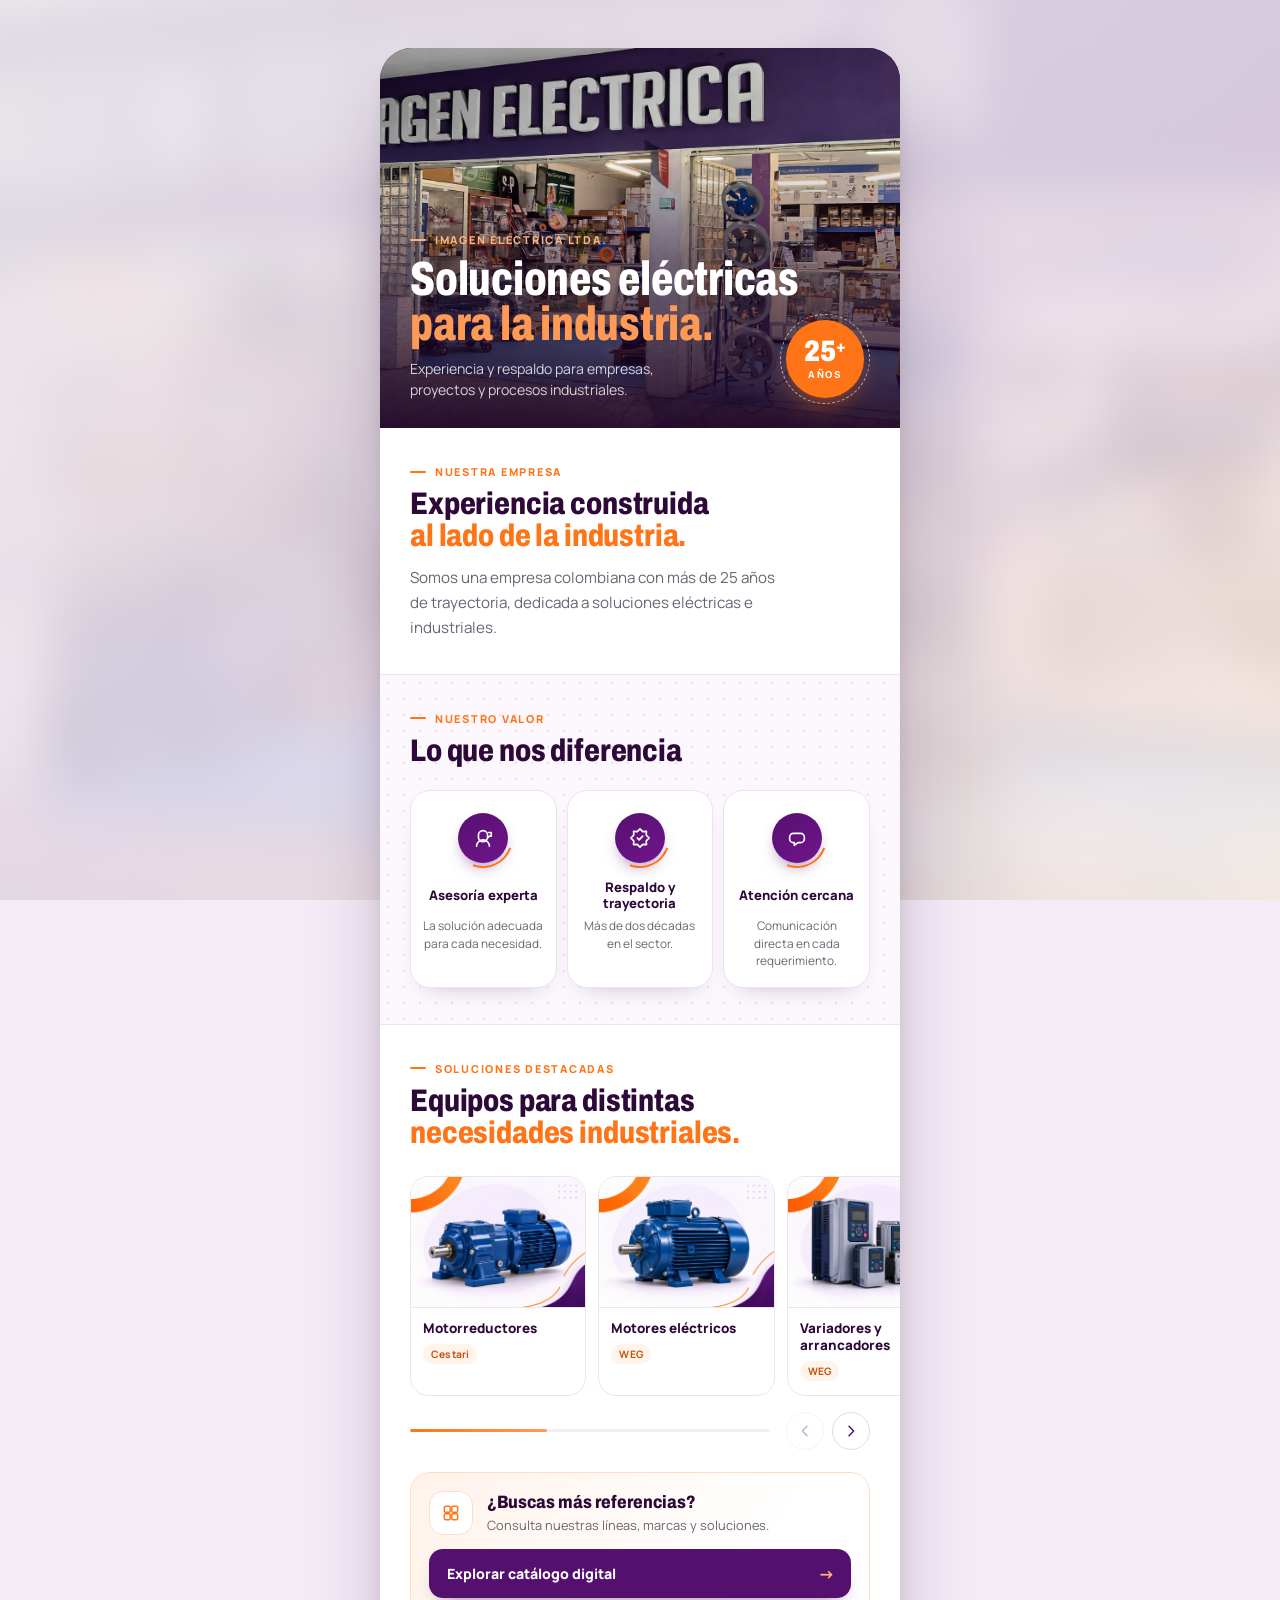
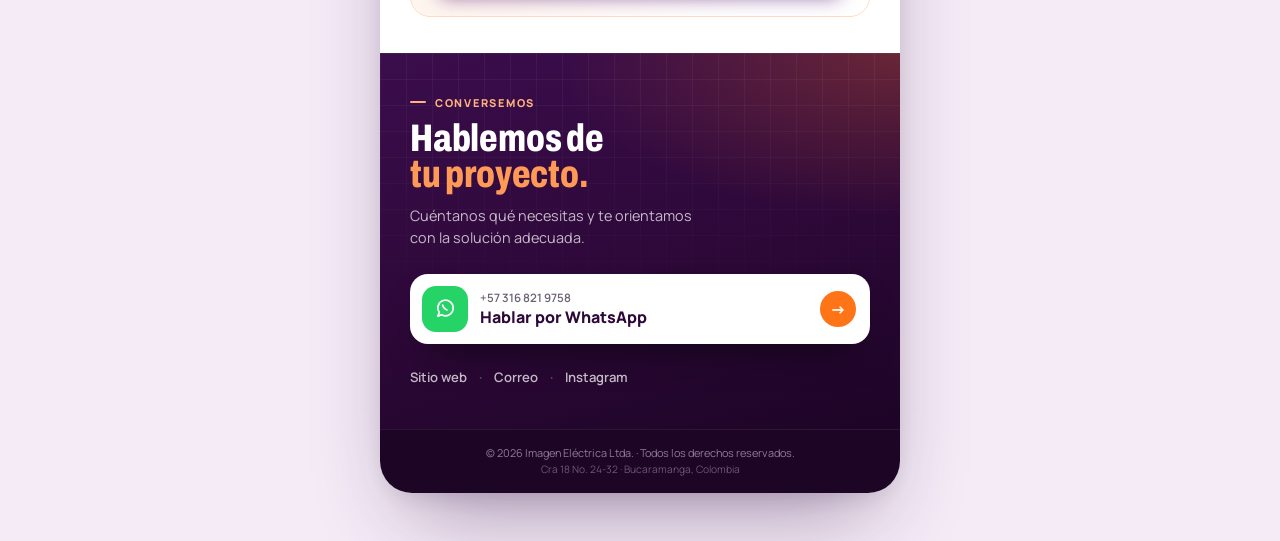
==== index.html @ ce052ca1 "Primera version tarjeta digital" ====
<!DOCTYPE html>
<html lang="es">

<head>
    <meta charset="UTF-8">
    <meta name="viewport" content="width=device-width, initial-scale=1, viewport-fit=cover">

    <title>Imagen Eléctrica | Tarjeta digital</title>

    <meta name="description" content="Imagen Eléctrica Ltda. Soluciones eléctricas e industriales con más de 25 años de experiencia en Bucaramanga.">
    <meta name="theme-color" content="#2d0838">

    <!-- Vista previa al compartir el enlace (WhatsApp, redes).
         Cuando tengas el dominio, cambia og:image por la URL COMPLETA de la imagen. -->
    <meta property="og:type" content="website">
    <meta property="og:title" content="Imagen Eléctrica | Soluciones eléctricas para la industria">
    <meta property="og:description" content="Más de 25 años de experiencia en soluciones eléctricas e industriales. Bucaramanga, Colombia.">
    <meta property="og:image" content="images/empresa/ALMACEN.png">

    <link rel="preconnect" href="https://fonts.googleapis.com">
    <link rel="preconnect" href="https://fonts.gstatic.com" crossorigin>
    <link rel="stylesheet" href="https://fonts.googleapis.com/css2?family=Archivo:wdth,wght@62..125,600..900&family=Manrope:wght@400;500;600;700;800&display=swap">

    <link rel="stylesheet" href="css/styles.css">

    <!-- Activa las animaciones solo si JavaScript funciona (si falla, todo queda visible) -->
    <script>document.documentElement.classList.add('js');</script>
</head>

<body>

    <div class="page-bg" aria-hidden="true"></div>

    <main class="card">

        <!-- =========================================
             PORTADA
        ========================================== -->
        <header class="hero">

            <img
                class="hero__img"
                src="images/empresa/ALMACEN.png"
                alt="Fachada del almacén Imagen Eléctrica en Bucaramanga"
                width="1200"
                height="800"
                fetchpriority="high"
            >

            <div class="hero__shade" aria-hidden="true"></div>

            <div class="hero__bottom">

                <div class="hero__content">
                    <p class="eyebrow eyebrow--light">Imagen Eléctrica Ltda.</p>

                    <h1 class="hero__title">
                        Soluciones eléctricas
                        <span>para la industria.</span>
                    </h1>

                    <p class="hero__lead">
                        Experiencia y respaldo para empresas, proyectos y procesos industriales.
                    </p>
                </div>

                <div class="hero__seal" aria-label="Más de 25 años de trayectoria">
                    <strong class="hero__seal-num">25<small>+</small></strong>
                    <span class="hero__seal-label">años</span>
                </div>

            </div>

        </header>


        <!-- =========================================
             NUESTRA EMPRESA
        ========================================== -->
        <section class="block about reveal" aria-labelledby="about-title">

            <p class="eyebrow">Nuestra empresa</p>

            <h2 id="about-title" class="title">
                Experiencia construida
                <span>al lado de la industria.</span>
            </h2>

            <p class="text">
                Somos una empresa colombiana con más de 25 años de trayectoria,
                dedicada a soluciones eléctricas e industriales.
            </p>

        </section>


        <!-- =========================================
             NUESTRO VALOR
        ========================================== -->
        <section class="block values reveal" aria-labelledby="values-title">

            <p class="eyebrow">Nuestro valor</p>

            <h2 id="values-title" class="title">Lo que nos diferencia</h2>

            <div class="values__grid">

                <article class="value reveal-item" style="--d: 0s">
                    <div class="value__icon" aria-hidden="true">
                        <svg viewBox="0 0 24 24">
                            <path d="M7 9a5 5 0 0 1 10 0v2a5 5 0 0 1-10 0Z" />
                            <path d="M5 21a7 7 0 0 1 14 0" />
                            <path d="M18 6h3v4h-2l-2 2" />
                        </svg>
                    </div>
                    <h3>Asesoría experta</h3>
                    <p>La solución adecuada para cada necesidad.</p>
                </article>

                <article class="value reveal-item" style="--d: .09s">
                    <div class="value__icon" aria-hidden="true">
                        <svg viewBox="0 0 24 24">
                            <path d="M12 2 15 5l4-.2-.2 4L22 12l-3.2 3.2.2 4-4-.2L12 22l-3-3-4 .2.2-4L2 12l3.2-3.2-.2-4 4 .2Z" />
                            <path d="m9 12 2 2 4-4" />
                        </svg>
                    </div>
                    <h3>Respaldo y trayectoria</h3>
                    <p>Más de dos décadas en el sector.</p>
                </article>

                <article class="value reveal-item" style="--d: .18s">
                    <div class="value__icon" aria-hidden="true">
                        <svg viewBox="0 0 24 24">
                            <path d="M8 7h8a4 4 0 0 1 4 4v2a4 4 0 0 1-4 4h-3l-4 3v-3H8a4 4 0 0 1-4-4v-2a4 4 0 0 1 4-4Z" />
                        </svg>
                    </div>
                    <h3>Atención cercana</h3>
                    <p>Comunicación directa en cada requerimiento.</p>
                </article>

            </div>

        </section>


        <!-- =========================================
             CARRUSEL DE PRODUCTOS
        ========================================== -->
        <section class="block products reveal" aria-labelledby="products-title">

            <div class="products__head">
                <p class="eyebrow">Soluciones destacadas</p>
                <h2 id="products-title" class="title">
                    Equipos para distintas
                    <span>necesidades industriales.</span>
                </h2>
            </div>

            <!-- IMPORTANTE: los nombres de archivo deben coincidir EXACTAMENTE
                 (mayúsculas y extensión) con los de images/productos/ -->
            <ul class="carousel__track" data-carousel-track tabindex="0" aria-label="Productos destacados, desliza para ver más">

                <li class="product">
                    <figure class="product__media" data-fallback="Motorreductores">
                        <img src="images/productos/CREDUCTOR.png" alt="Motorreductor Cestari" width="400" height="300" loading="lazy" onerror="this.parentNode.classList.add('is-missing')">
                    </figure>
                    <div class="product__info">
                        <h3 class="product__name">Motorreductores</h3>
                        <span class="product__brand">Cestari</span>
                    </div>
                </li>

                <li class="product">
                    <figure class="product__media" data-fallback="Motores">
                        <img src="images/productos/CMOTOR.png" alt="Motor eléctrico WEG" width="400" height="300" loading="lazy" onerror="this.parentNode.classList.add('is-missing')">
                    </figure>
                    <div class="product__info">
                        <h3 class="product__name">Motores eléctricos</h3>
                        <span class="product__brand">WEG</span>
                    </div>
                </li>

                <li class="product">
                    <figure class="product__media" data-fallback="Variadores">
                        <img src="images/productos/CV&amp;A.png" alt="Variadores y arrancadores WEG" width="400" height="300" loading="lazy" onerror="this.parentNode.classList.add('is-missing')">
                    </figure>
                    <div class="product__info">
                        <h3 class="product__name">Variadores y arrancadores</h3>
                        <span class="product__brand">WEG</span>
                    </div>
                </li>

                <li class="product">
                    <figure class="product__media" data-fallback="Ventilación">
                        <img src="images/productos/CVENT.png" alt="Equipo de ventilación industrial" width="400" height="300" loading="lazy" onerror="this.parentNode.classList.add('is-missing')">
                    </figure>
                    <div class="product__info">
                        <h3 class="product__name">Ventilación industrial</h3>
                        <span class="product__brand">Soler &amp; Palau / AIRAL</span>
                    </div>
                </li>

                <li class="product">
                    <figure class="product__media" data-fallback="Iluminación">
                        <img src="images/productos/CILUM.png" alt="Iluminación industrial Sylvania" width="400" height="300" loading="lazy" onerror="this.parentNode.classList.add('is-missing')">
                    </figure>
                    <div class="product__info">
                        <h3 class="product__name">Iluminación industrial</h3>
                        <span class="product__brand">Sylvania</span>
                    </div>
                </li>

                <li class="product">
                    <figure class="product__media" data-fallback="Cables">
                        <img src="images/productos/CCABLE.png" alt="Cables industriales Nexans" width="400" height="300" loading="lazy" onerror="this.parentNode.classList.add('is-missing')">
                    </figure>
                    <div class="product__info">
                        <h3 class="product__name">Cables industriales</h3>
                        <span class="product__brand">Nexans</span>
                    </div>
                </li>

                <li class="product">
                    <figure class="product__media" data-fallback="Compresores">
                        <img src="images/productos/CCOMPRESOR.png" alt="Compresor industrial" width="400" height="300" loading="lazy" onerror="this.parentNode.classList.add('is-missing')">
                    </figure>
                    <div class="product__info">
                        <h3 class="product__name">Compresores</h3>
                        <!-- Agrega aquí la marca cuando la definan:
                             <span class="product__brand">Marca</span> -->
                    </div>
                </li>

            </ul>

            <div class="carousel__foot">

                <div class="carousel__progress" aria-hidden="true">
                    <span data-carousel-bar></span>
                </div>

                <div class="carousel__nav">
                    <button class="carousel__btn" type="button" data-carousel-prev aria-label="Ver productos anteriores">
                        <svg viewBox="0 0 24 24" aria-hidden="true"><path d="M15 5l-7 7 7 7" /></svg>
                    </button>
                    <button class="carousel__btn" type="button" data-carousel-next aria-label="Ver más productos">
                        <svg viewBox="0 0 24 24" aria-hidden="true"><path d="M9 5l7 7-7 7" /></svg>
                    </button>
                </div>

            </div>

        </section>


        <!-- =========================================
             FRANJA DE CATÁLOGO (siempre visible)
        ========================================== -->
        <aside class="catalog reveal" aria-label="Catálogo digital">

            <div class="catalog__row">
                <div class="catalog__icon" aria-hidden="true">
                    <svg viewBox="0 0 24 24">
                        <rect x="4" y="4" width="7" height="7" rx="1.5" />
                        <rect x="13" y="4" width="7" height="7" rx="1.5" />
                        <rect x="4" y="13" width="7" height="7" rx="1.5" />
                        <rect x="13" y="13" width="7" height="7" rx="1.5" />
                    </svg>
                </div>
                <div>
                    <p class="catalog__title">¿Buscas más referencias?</p>
                    <p class="catalog__text">Consulta nuestras líneas, marcas y soluciones.</p>
                </div>
            </div>

            <a class="catalog__btn" href="catalogo.html">
                Explorar catálogo digital
                <span aria-hidden="true">→</span>
            </a>

        </aside>


        <!-- =========================================
             CTA
        ========================================== -->
        <section class="cta" aria-labelledby="cta-title">

            <p class="eyebrow eyebrow--light">Conversemos</p>

            <h2 id="cta-title" class="cta__title">
                Hablemos de
                <span>tu proyecto.</span>
            </h2>

            <p class="cta__text">
                Cuéntanos qué necesitas y te orientamos con la solución adecuada.
            </p>

            <a
                class="wa-btn"
                href="https://wa.me/573168219758?text=Hola%2C%20conoc%C3%AD%20a%20Imagen%20El%C3%A9ctrica%20y%20quisiera%20recibir%20asesor%C3%ADa%20para%20mi%20proyecto."
                target="_blank"
                rel="noopener noreferrer"
            >
                <span class="wa-btn__icon" aria-hidden="true">
                    <svg viewBox="0 0 24 24">
                        <path d="M20 11.5a8 8 0 0 1-11.9 7L4 20l1.5-4A8 8 0 1 1 20 11.5Z" />
                        <path d="M9 8.5c.5 2.5 2 4 4.5 5" />
                    </svg>
                </span>

                <span class="wa-btn__text">
                    <small>+57 316 821 9758</small>
                    <strong>Hablar por WhatsApp</strong>
                </span>

                <span class="wa-btn__arrow" aria-hidden="true">→</span>
            </a>

            <nav class="cta__links" aria-label="Otros canales">
                <a href="https://imagenelectrica.com/" target="_blank" rel="noopener noreferrer">Sitio web</a>
                <span aria-hidden="true">·</span>
                <a href="mailto:imagenelectrica@gmail.com">Correo</a>
                <span aria-hidden="true">·</span>
                <a href="https://www.instagram.com/imagenelectrica1824/" target="_blank" rel="noopener noreferrer">Instagram</a>
            </nav>

        </section>


        <!-- =========================================
             FOOTER
        ========================================== -->
        <footer class="footer">
            <p>© <span id="current-year">2026</span> Imagen Eléctrica Ltda. · Todos los derechos reservados.</p>
            <p class="footer__addr">Cra 18 No. 24-32 · Bucaramanga, Colombia</p>
        </footer>

    </main>

    <script src="js/script.js"></script>

</body>

</html>
---- css/styles.css ----
/* ==========================================================
   IMAGEN ELÉCTRICA · TARJETA DIGITAL
   Tipografía:
   - Archivo (condensada) para títulos: hace eco del letrero
     físico de la fachada, que usa letras altas y condensadas.
   - Manrope para textos.
========================================================== */

:root {
    /* Color */
    --purple: #55106f;
    --purple-mid: #72158d;
    --purple-dark: #2d0838;
    --purple-deep: #1d0526;

    --lilac-50: #fbf7fc;
    --lilac-100: #f4ebf7;
    --lilac-200: #e7d7ee;

    --orange: #ff7417;
    --orange-light: #ff9a56;
    --orange-pale: #ffb27d;
    --orange-soft: #fff3ea;

    --ink: #2a1a31;
    --muted: #6d6273;
    --line: #ece2f0;

    /* Tipografía */
    --font-display: 'Archivo', 'Arial Narrow', 'Roboto Condensed', system-ui, sans-serif;
    --font-body: 'Manrope', system-ui, -apple-system, 'Segoe UI', Roboto, sans-serif;

    /* Medidas */
    --card-w: 520px;
    --pad: 30px;          /* sangría lateral única para todo el contenido */
    --radius-card: 32px;
    --radius-md: 20px;
    --radius-sm: 14px;
    --seal: 78px;

    --ease: cubic-bezier(.2, .7, .2, 1);
}


/* ==========================================
   RESET
========================================== */

*,
*::before,
*::after {
    box-sizing: border-box;
    margin: 0;
    padding: 0;
}

html {
    -webkit-text-size-adjust: 100%;
}

body {
    min-height: 100vh;
    display: flex;
    justify-content: center;
    align-items: flex-start;
    padding: 48px 20px;
    font-family: var(--font-body);
    color: var(--ink);
    background: var(--lilac-100);
    -webkit-font-smoothing: antialiased;
    overflow-x: hidden;
}

img {
    display: block;
    max-width: 100%;
}

a {
    color: inherit;
    text-decoration: none;
}

button {
    font: inherit;
    color: inherit;
    background: none;
    border: 0;
    cursor: pointer;
}

ul {
    list-style: none;
}

:focus-visible {
    outline: 2px solid var(--orange);
    outline-offset: 3px;
    border-radius: 8px;
}


/* ==========================================
   FONDO EXTERIOR (solo escritorio / tablet)
========================================== */

.page-bg {
    position: fixed;
    inset: 0;
    z-index: -1;
    overflow: hidden;
    pointer-events: none;
}

.page-bg::before {
    content: "";
    position: absolute;
    inset: -60px;
    background: url("../images/empresa/ALMACEN.png") center / cover no-repeat;
    filter: blur(26px) saturate(1.05);
}

.page-bg::after {
    content: "";
    position: absolute;
    inset: 0;
    background: linear-gradient(
        150deg,
        rgba(251, 247, 252, .88) 0%,
        rgba(240, 228, 245, .84) 55%,
        rgba(255, 240, 230, .82) 100%
    );
}


/* ==========================================
   TARJETA
========================================== */

.card {
    position: relative;
    width: min(100%, var(--card-w));
    overflow: hidden;
    isolation: isolate;
    border-radius: var(--radius-card);
    background: #fff;
    box-shadow:
        0 40px 90px -30px rgba(45, 8, 56, .45),
        0 10px 30px -14px rgba(45, 8, 56, .2);
}


/* ==========================================
   ELEMENTOS COMPARTIDOS
========================================== */

.block {
    padding: 36px var(--pad);
}

.eyebrow {
    display: flex;
    align-items: center;
    gap: 9px;
    margin-bottom: 10px;
    font-size: .68rem;
    font-weight: 800;
    letter-spacing: .16em;
    text-transform: uppercase;
    color: var(--orange);
}

/* pequeño "cable" antes de cada label */
.eyebrow::before {
    content: "";
    width: 16px;
    height: 2px;
    border-radius: 2px;
    background: currentColor;
}

.eyebrow--light {
    color: var(--orange-pale);
}

.title {
    font-family: var(--font-display);
    font-stretch: 80%;
    font-weight: 800;
    font-size: 1.95rem;
    line-height: 1.02;
    letter-spacing: -.005em;
    color: var(--purple-dark);
    text-wrap: balance;
}

.title span {
    color: var(--orange);
}

.text {
    max-width: 42ch;
    margin-top: 12px;
    font-size: .95rem;
    line-height: 1.65;
    color: var(--muted);
}


/* ==========================================
   HERO
========================================== */

.hero {
    position: relative;
    height: 380px;
    overflow: hidden;
    color: #fff;
    background: var(--purple-dark);
}

.hero__img {
    position: absolute;
    inset: 0;
    width: 100%;
    height: 100%;
    object-fit: cover;
    object-position: center 25%;
    transition: transform 1.4s var(--ease);
}

@media (hover: hover) {
    .hero:hover .hero__img {
        transform: scale(1.03);
    }
}

/* degradado solo en la parte baja, donde está el texto */
.hero__shade {
    position: absolute;
    inset: 0;
    background: linear-gradient(
        180deg,
        rgba(29, 5, 38, 0) 28%,
        rgba(29, 5, 38, .5) 55%,
        rgba(29, 5, 38, .93) 100%
    );
}

.hero__bottom {
    position: absolute;
    z-index: 2;
    left: var(--pad);
    right: var(--pad);
    bottom: 28px;
}

.hero__title {
    font-family: var(--font-display);
    font-stretch: 72%;
    font-weight: 800;
    font-size: 3rem;
    line-height: .92;
    letter-spacing: -.005em;
    text-wrap: balance;
}

.hero__title span {
    display: block;
    color: var(--orange-light);
}

.hero__lead {
    /* deja espacio para el sello 25+ a la derecha */
    max-width: min(32ch, calc(100% - var(--seal) - 20px));
    margin-top: 12px;
    font-size: .88rem;
    line-height: 1.5;
    color: rgba(255, 255, 255, .8);
}

/* Sello 25+ : esquina inferior derecha, separado del título */
.hero__seal {
    position: absolute;
    right: 6px;
    bottom: 2px;
    width: var(--seal);
    height: var(--seal);
    display: flex;
    flex-direction: column;
    align-items: center;
    justify-content: center;
    border-radius: 50%;
    background: var(--orange);
    box-shadow: 0 12px 26px -8px rgba(255, 116, 23, .6);
}

.hero__seal::before {
    content: "";
    position: absolute;
    inset: -6px;
    border-radius: 50%;
    border: 1px dashed rgba(255, 255, 255, .6);
}

.hero__seal-num {
    font-family: var(--font-display);
    font-stretch: 80%;
    font-weight: 900;
    font-size: 1.85rem;
    line-height: 1;
}

.hero__seal-num small {
    font-size: .55em;
    vertical-align: .55em;
}

.hero__seal-label {
    margin-top: 1px;
    font-size: .6rem;
    font-weight: 800;
    letter-spacing: .16em;
    text-transform: uppercase;
}

/* entrada del hero al cargar (único momento animado sin interacción) */
.js .hero__content,
.js .hero__seal {
    animation: rise .9s var(--ease) both;
}

.js .hero__seal {
    animation-delay: .25s;
}

@keyframes rise {
    from {
        opacity: 0;
        transform: translateY(14px);
    }
    to {
        opacity: 1;
        transform: none;
    }
}


/* ==========================================
   NUESTRA EMPRESA
========================================== */

.about {
    padding-bottom: 34px;
}


/* ==========================================
   NUESTRO VALOR (franja lila con textura)
========================================== */

.values {
    background-color: var(--lilac-50);
    background-image: radial-gradient(rgba(85, 16, 111, .1) 1px, transparent 1.3px);
    background-size: 16px 16px;
    border-block: 1px solid var(--line);
}

.values__grid {
    display: grid;
    grid-template-columns: repeat(3, minmax(0, 1fr));
    gap: 10px;
    margin-top: 22px;
}

.value {
    padding: 22px 12px 18px;
    text-align: center;
    background: #fff;
    border: 1px solid var(--line);
    border-radius: var(--radius-md);
    box-shadow: 0 12px 24px -18px rgba(45, 8, 56, .35);
    transition:
        transform .35s var(--ease),
        box-shadow .35s var(--ease);
}

@media (hover: hover) {
    .value:hover {
        transform: translateY(-4px);
        box-shadow: 0 18px 30px -18px rgba(45, 8, 56, .45);
    }
}

.value__icon {
    position: relative;
    width: 50px;
    height: 50px;
    margin: 0 auto 16px;
    display: grid;
    place-items: center;
    border-radius: 50%;
    background: linear-gradient(145deg, var(--purple), var(--purple-mid));
    box-shadow: 0 8px 16px -6px rgba(85, 16, 111, .55);
}

/* arco naranja */
.value__icon::after {
    content: "";
    position: absolute;
    inset: -5px;
    border-radius: 50%;
    border: 2px solid transparent;
    border-bottom-color: var(--orange);
    transform: rotate(-25deg);
}

.value__icon svg {
    width: 22px;
    height: 22px;
    fill: none;
    stroke: #fff;
    stroke-width: 1.8;
    stroke-linecap: round;
    stroke-linejoin: round;
}

.value h3 {
    min-height: 2.5em;
    display: flex;
    align-items: center;
    justify-content: center;
    font-size: .82rem;
    font-weight: 800;
    line-height: 1.25;
    color: var(--purple-dark);
}

.value p {
    margin-top: 6px;
    font-size: .74rem;
    line-height: 1.45;
    color: var(--muted);
}


/* ==========================================
   CARRUSEL DE PRODUCTOS
========================================== */

.products {
    padding-bottom: 22px;
}

.carousel__foot {
    display: flex;
    align-items: center;
    gap: 16px;
}

/* flechas: solo en dispositivos con mouse */
.carousel__nav {
    display: none;
    flex: 0 0 auto;
    gap: 8px;
}

@media (hover: hover) and (pointer: fine) {
    .carousel__nav {
        display: flex;
    }
}

.carousel__btn {
    width: 38px;
    height: 38px;
    display: grid;
    place-items: center;
    border-radius: 50%;
    border: 1px solid var(--lilac-200);
    background: #fff;
    color: var(--purple);
    transition:
        background .2s ease,
        color .2s ease,
        border-color .2s ease,
        opacity .2s ease;
}

.carousel__btn:hover:not(:disabled) {
    background: var(--purple);
    border-color: var(--purple);
    color: #fff;
}

.carousel__btn:disabled {
    opacity: .35;
    cursor: default;
}

.carousel__btn svg {
    width: 16px;
    height: 16px;
    fill: none;
    stroke: currentColor;
    stroke-width: 2.2;
    stroke-linecap: round;
    stroke-linejoin: round;
}

/* La pista sangra hasta el borde de la tarjeta para que se vea
   un pedazo del siguiente producto (invita a deslizar). */
.carousel__track {
    display: flex;
    gap: 12px;
    margin: 22px calc(var(--pad) * -1) 0;
    padding: 4px 0 16px var(--pad);
    overflow-x: auto;
    scroll-snap-type: x mandatory;
    scroll-padding-inline: var(--pad);
    overscroll-behavior-x: contain;
    scrollbar-width: none;
}

.carousel__track::-webkit-scrollbar {
    display: none;
}

/* espacio final (Safari ignora el padding derecho en scroll) */
.carousel__track::after {
    content: "";
    flex: 0 0 calc(var(--pad) - 12px);
}

.carousel__track:focus-visible {
    outline-offset: -2px;
}

/* ~2.6 productos visibles en escritorio */
.product {
    flex: 0 0 36%;
    scroll-snap-align: start;
    overflow: hidden;
    background: #fff;
    border: 1px solid var(--line);
    border-radius: 18px;
    transition:
        transform .35s var(--ease),
        box-shadow .35s var(--ease);
}

@media (hover: hover) {
    .product:hover {
        transform: translateY(-3px);
        box-shadow: 0 16px 28px -18px rgba(45, 8, 56, .45);
    }

    .product:hover .product__media img {
        transform: scale(1.04);
    }
}

.product__media {
    position: relative;
    aspect-ratio: 4 / 3;
    overflow: hidden;
    background: linear-gradient(160deg, var(--lilac-50), var(--lilac-100));
}

.product__media img {
    width: 100%;
    height: 100%;
    object-fit: cover;
    transition: transform .6s var(--ease);
}

/* Si una imagen no carga, se muestra el nombre en lugar de un ícono roto */
.product__media.is-missing img {
    display: none;
}

.product__media.is-missing::after {
    content: attr(data-fallback);
    position: absolute;
    inset: 0;
    display: grid;
    place-items: center;
    font-family: var(--font-display);
    font-stretch: 80%;
    font-weight: 800;
    font-size: 1rem;
    color: var(--purple);
    opacity: .45;
}

.product__info {
    min-height: 76px;
    padding: 12px 12px 14px;
    border-top: 1px solid var(--line);
}

.product__name {
    font-size: .84rem;
    font-weight: 800;
    line-height: 1.25;
    color: var(--purple-dark);
}

.product__brand {
    display: inline-block;
    margin-top: 7px;
    padding: 3px 8px;
    border-radius: 999px;
    font-size: .64rem;
    font-weight: 700;
    letter-spacing: .02em;
    color: #c2530a;
    background: var(--orange-soft);
}

/* barra de progreso del carrusel */
.carousel__progress {
    flex: 1;
    height: 3px;
    overflow: hidden;
    border-radius: 3px;
    background: var(--lilac-100);
}

.carousel__progress span {
    display: block;
    width: 40%;
    height: 100%;
    border-radius: inherit;
    background: linear-gradient(90deg, var(--orange), var(--orange-light));
    will-change: transform;
}


/* ==========================================
   FRANJA DE CATÁLOGO
========================================== */

.catalog {
    margin: 0 var(--pad) 36px;
    padding: 18px;
    border-radius: var(--radius-md);
    background:
        linear-gradient(120deg, var(--orange-soft) 0%, #fff 75%);
    border: 1px solid #ffdcc3;
}

.catalog__row {
    display: flex;
    align-items: center;
    gap: 14px;
}

.catalog__icon {
    flex: 0 0 auto;
    width: 44px;
    height: 44px;
    display: grid;
    place-items: center;
    border-radius: var(--radius-sm);
    background: #fff;
    border: 1px solid #ffdcc3;
}

.catalog__icon svg {
    width: 20px;
    height: 20px;
    fill: none;
    stroke: var(--orange);
    stroke-width: 1.8;
}

.catalog__title {
    font-family: var(--font-display);
    font-stretch: 85%;
    font-weight: 800;
    font-size: 1.12rem;
    line-height: 1.15;
    color: var(--purple-dark);
}

.catalog__text {
    margin-top: 3px;
    font-size: .8rem;
    line-height: 1.45;
    color: var(--muted);
}

.catalog__btn {
    display: flex;
    align-items: center;
    justify-content: space-between;
    gap: 12px;
    margin-top: 14px;
    padding: 13px 16px 13px 18px;
    border-radius: var(--radius-sm);
    font-size: .88rem;
    font-weight: 800;
    color: #fff;
    background: var(--purple);
    box-shadow: 0 10px 20px -12px rgba(85, 16, 111, .7);
    transition:
        background .2s ease,
        transform .25s var(--ease);
}

.catalog__btn span {
    font-size: 1.05rem;
    color: var(--orange-pale);
    transition: transform .25s var(--ease);
}

.catalog__btn:hover {
    background: var(--purple-mid);
    transform: translateY(-2px);
}

.catalog__btn:hover span {
    transform: translateX(3px);
}


/* ==========================================
   CTA (a sangre, se une con el footer)
========================================== */

.cta {
    position: relative;
    overflow: hidden;
    padding: 42px var(--pad) 34px;
    color: #fff;
    background:
        radial-gradient(120% 80% at 100% 0%, rgba(255, 116, 23, .26), transparent 55%),
        linear-gradient(165deg, #3b0d4c 0%, var(--purple-dark) 55%, var(--purple-deep) 100%);
}

/* retícula técnica muy tenue, se desvanece hacia abajo */
.cta::before {
    content: "";
    position: absolute;
    inset: 0;
    pointer-events: none;
    background-image:
        linear-gradient(rgba(255, 255, 255, .05) 1px, transparent 1px),
        linear-gradient(90deg, rgba(255, 255, 255, .05) 1px, transparent 1px);
    background-size: 26px 26px;
    -webkit-mask-image: linear-gradient(180deg, #000 0%, transparent 75%);
    mask-image: linear-gradient(180deg, #000 0%, transparent 75%);
}

.cta > * {
    position: relative;
}

.cta__title {
    font-family: var(--font-display);
    font-stretch: 75%;
    font-weight: 800;
    font-size: 2.4rem;
    line-height: .95;
    letter-spacing: -.005em;
}

.cta__title span {
    display: block;
    color: var(--orange-light);
}

.cta__text {
    max-width: 34ch;
    margin-top: 12px;
    font-size: .9rem;
    line-height: 1.55;
    color: rgba(255, 255, 255, .72);
}

.wa-btn {
    display: grid;
    grid-template-columns: auto 1fr auto;
    align-items: center;
    gap: 12px;
    margin-top: 24px;
    padding: 12px 14px 12px 12px;
    border-radius: 18px;
    color: var(--purple-dark);
    background: #fff;
    box-shadow: 0 20px 40px -20px rgba(0, 0, 0, .7);
    transition:
        transform .25s var(--ease),
        box-shadow .25s var(--ease);
}

.wa-btn:hover {
    transform: translateY(-2px);
    box-shadow: 0 24px 44px -18px rgba(0, 0, 0, .75);
}

.wa-btn__icon {
    width: 46px;
    height: 46px;
    display: grid;
    place-items: center;
    border-radius: 14px;
    background: #25d366;
}

.wa-btn__icon svg {
    width: 23px;
    height: 23px;
    fill: none;
    stroke: #fff;
    stroke-width: 1.8;
    stroke-linecap: round;
    stroke-linejoin: round;
}

.wa-btn__text small {
    display: block;
    font-size: .72rem;
    font-weight: 600;
    color: var(--muted);
}

.wa-btn__text strong {
    display: block;
    margin-top: 1px;
    font-size: 1rem;
    font-weight: 800;
}

.wa-btn__arrow {
    width: 36px;
    height: 36px;
    display: grid;
    place-items: center;
    border-radius: 50%;
    font-weight: 800;
    color: #fff;
    background: var(--orange);
    transition: transform .25s var(--ease);
}

.wa-btn:hover .wa-btn__arrow {
    transform: translateX(3px);
}

.cta__links {
    display: flex;
    flex-wrap: wrap;
    align-items: center;
    gap: 4px 12px;
    margin-top: 16px;
    font-size: .82rem;
    font-weight: 600;
    color: rgba(255, 255, 255, .72);
}

.cta__links a {
    padding: 8px 0;
    border-bottom: 1px solid transparent;
    transition:
        color .2s ease,
        border-color .2s ease;
}

.cta__links a:hover {
    color: #fff;
    border-color: var(--orange);
}

.cta__links span {
    color: rgba(255, 255, 255, .3);
}


/* ==========================================
   FOOTER MÍNIMO
========================================== */

.footer {
    padding: 14px var(--pad) calc(16px + env(safe-area-inset-bottom, 0px));
    text-align: center;
    font-size: .68rem;
    line-height: 1.6;
    color: rgba(236, 222, 242, .55);
    background: var(--purple-deep);
    border-top: 1px solid rgba(255, 255, 255, .07);
}

.footer__addr {
    font-size: .64rem;
    color: rgba(236, 222, 242, .38);
}


/* ==========================================
   ANIMACIONES AL HACER SCROLL (sutiles)
   Se usa la propiedad "translate" para no chocar
   con los "transform" de los hover.
========================================== */

.js .reveal {
    opacity: 0;
    translate: 0 18px;
    transition:
        opacity .7s var(--ease),
        translate .7s var(--ease);
}

.js .reveal.is-visible {
    opacity: 1;
    translate: 0 0;
}

.js .reveal-item {
    opacity: 0;
    translate: 0 12px;
    transition:
        opacity .6s var(--ease) var(--d, 0s),
        translate .6s var(--ease) var(--d, 0s),
        transform .35s var(--ease),
        box-shadow .35s var(--ease);
}

.js .is-visible .reveal-item {
    opacity: 1;
    translate: 0 0;
}


/* ==========================================
   TABLET
========================================== */

@media (max-width: 720px) {
    body {
        padding: 28px 16px;
    }
}


/* ==========================================
   MÓVIL: la tarjeta ocupa toda la pantalla
========================================== */

@media (max-width: 560px) {
    :root {
        --pad: 20px;
    }

    body {
        padding: 0;
        background: #fff;
    }

    .page-bg {
        display: none;
    }

    .card {
        width: 100%;
        min-height: 100svh;
        border-radius: 0;
        box-shadow: none;
    }

    .hero {
        height: 360px;
    }

    .hero__bottom {
        bottom: 22px;
    }

    .hero__title {
        font-size: 2.45rem;
    }

    .hero__lead {
        font-size: .84rem;
    }

    .hero {
        --seal: 66px;
    }

    .hero__seal-num {
        font-size: 1.55rem;
    }

    .hero__seal-label {
        font-size: .54rem;
    }

    .block {
        padding-block: 30px;
    }

    .title {
        font-size: 1.75rem;
    }

    .values__grid {
        gap: 8px;
    }

    .value {
        padding: 18px 8px 15px;
    }

    .value__icon {
        width: 44px;
        height: 44px;
        margin-bottom: 14px;
    }

    .value__icon svg {
        width: 20px;
        height: 20px;
    }

    .value h3 {
        font-size: .76rem;
    }

    .value p {
        font-size: .7rem;
    }

    /* ~1.5 productos visibles */
    .product {
        flex-basis: 60%;
    }

    .catalog {
        margin-bottom: 30px;
    }

    .cta__title {
        font-size: 2.2rem;
    }
}


/* ==========================================
   TELÉFONOS PEQUEÑOS
========================================== */

@media (max-width: 370px) {
    .hero {
        height: 340px;
    }

    .hero__title {
        font-size: 2.1rem;
    }

    .hero {
        --seal: 58px;
    }

    .hero__seal-num {
        font-size: 1.35rem;
    }

    /* los tres valores pasan a filas: ícono a la izquierda */
    .values__grid {
        grid-template-columns: 1fr;
    }

    .value {
        display: grid;
        grid-template-columns: auto 1fr;
        column-gap: 14px;
        align-items: center;
        padding: 14px;
        text-align: left;
    }

    .value__icon {
        grid-row: span 2;
        margin: 0;
    }

    .value h3 {
        min-height: 0;
        justify-content: flex-start;
    }

    .value p {
        margin-top: 2px;
    }

    .product {
        flex-basis: 70%;
    }
}


/* ==========================================
   MOVIMIENTO REDUCIDO
========================================== */

@media (prefers-reduced-motion: reduce) {
    *,
    *::before,
    *::after {
        animation-duration: .01ms !important;
        transition-duration: .01ms !important;
        scroll-behavior: auto !important;
    }

    .js .reveal,
    .js .reveal-item {
        opacity: 1;
        translate: none;
    }
}
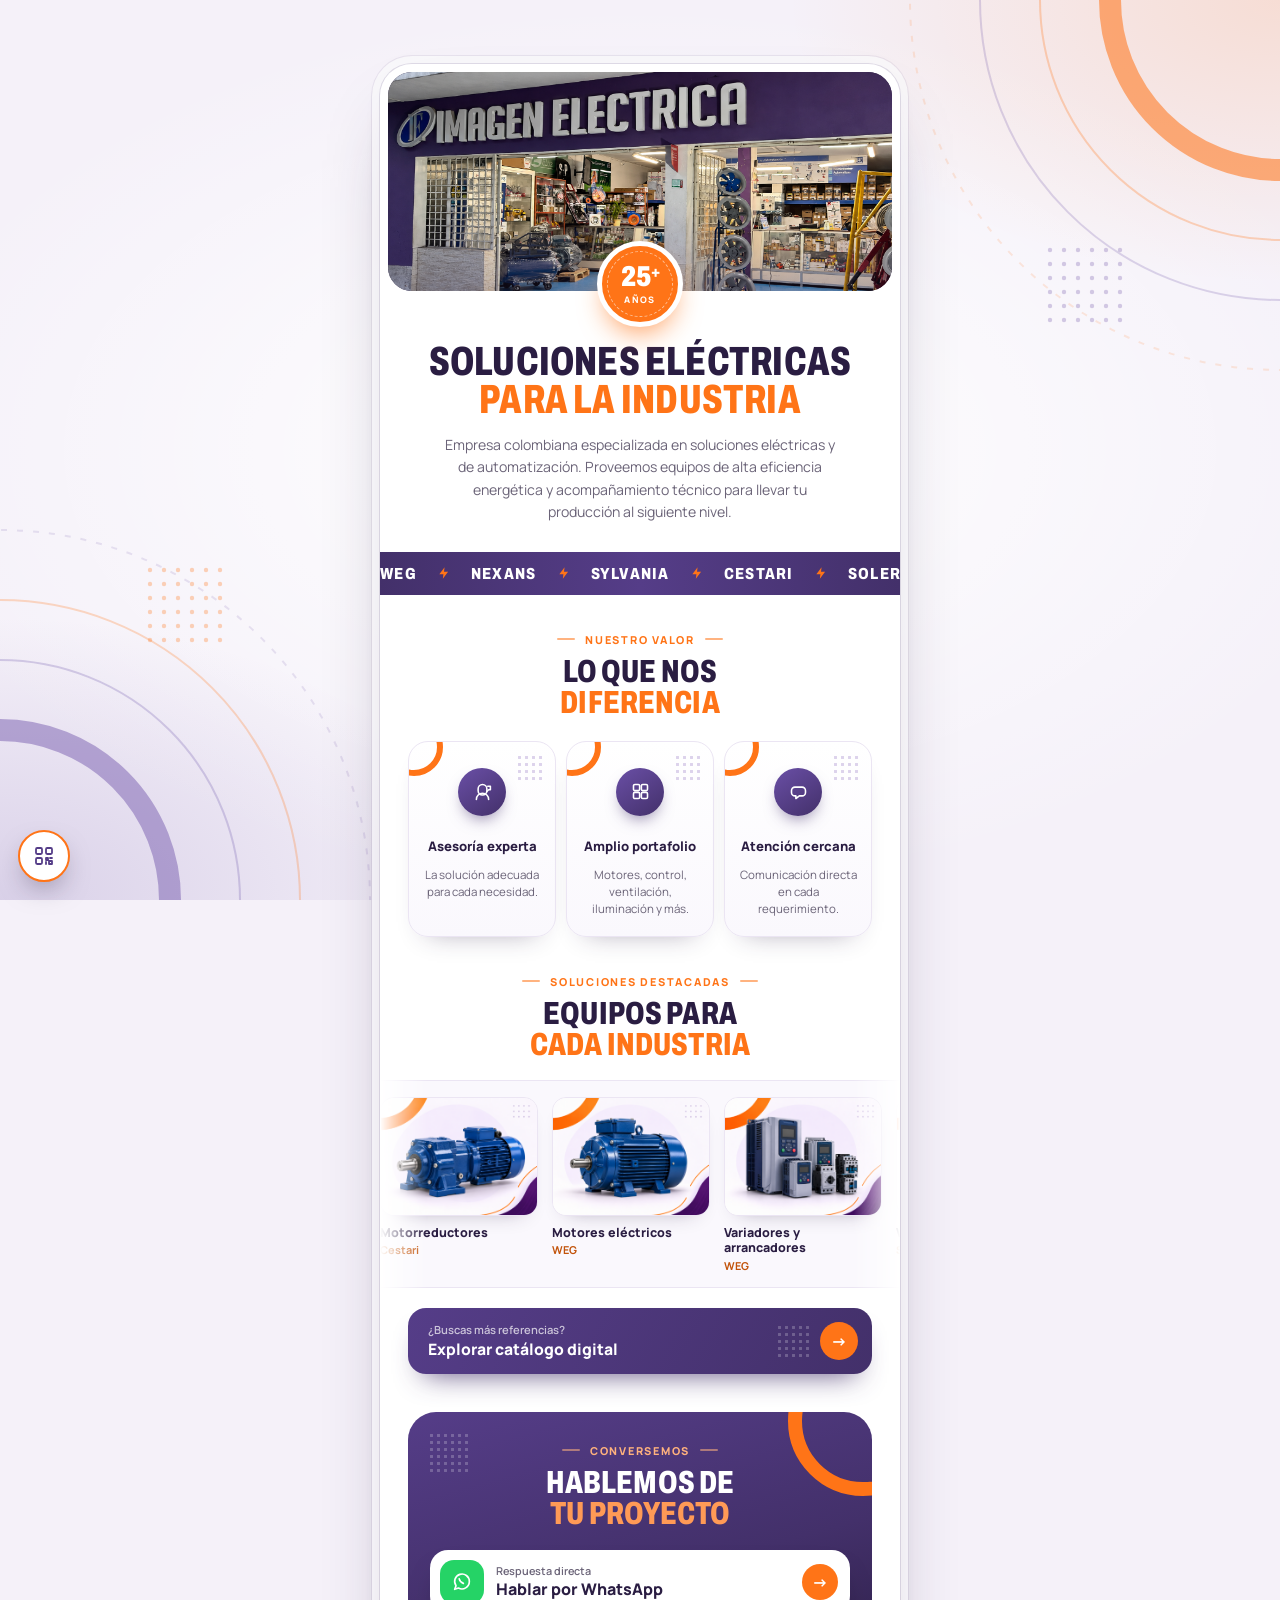
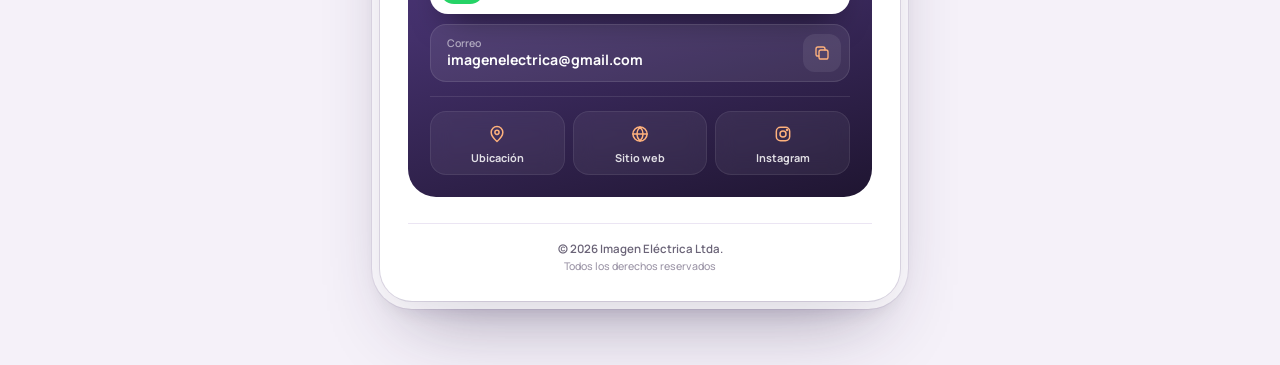
==== commit eb7f5991: "Actualizacion tarjeta digital" ====
--- a/index.html
+++ b/index.html
@@ -3,18 +3,17 @@
 
 <head>
     <meta charset="UTF-8">
+    <meta name="theme-color" content="#f5f1f9">
     <meta name="viewport" content="width=device-width, initial-scale=1, viewport-fit=cover">
 
     <title>Imagen Eléctrica | Tarjeta digital</title>
 
-    <meta name="description" content="Imagen Eléctrica Ltda. Soluciones eléctricas e industriales con más de 25 años de experiencia en Bucaramanga.">
-    <meta name="theme-color" content="#2d0838">
-
-    <!-- Vista previa al compartir el enlace (WhatsApp, redes).
-         Cuando tengas el dominio, cambia og:image por la URL COMPLETA de la imagen. -->
+    <meta name="description" content="Imagen Eléctrica Ltda. Soluciones eléctricas e industriales con más de 25 años de trayectoria en Bucaramanga.">
+
+    <!-- Cuando tengas el dominio, pon aquí la URL COMPLETA de la imagen -->
     <meta property="og:type" content="website">
     <meta property="og:title" content="Imagen Eléctrica | Soluciones eléctricas para la industria">
-    <meta property="og:description" content="Más de 25 años de experiencia en soluciones eléctricas e industriales. Bucaramanga, Colombia.">
+    <meta property="og:description" content="Más de 25 años de trayectoria en soluciones eléctricas e industriales. Bucaramanga, Colombia.">
     <meta property="og:image" content="images/empresa/ALMACEN.png">
 
     <link rel="preconnect" href="https://fonts.googleapis.com">
@@ -23,7 +22,6 @@
 
     <link rel="stylesheet" href="css/styles.css">
 
-    <!-- Activa las animaciones solo si JavaScript funciona (si falla, todo queda visible) -->
     <script>document.documentElement.classList.add('js');</script>
 </head>
 
@@ -35,105 +33,107 @@
 
         <!-- =========================================
              PORTADA
+             Foto completa (sin recorte) y texto debajo,
+             así el letrero se lee entero y nada lo tapa.
         ========================================== -->
         <header class="hero">
 
-            <img
-                class="hero__img"
-                src="images/empresa/ALMACEN.png"
-                alt="Fachada del almacén Imagen Eléctrica en Bucaramanga"
-                width="1200"
-                height="800"
-                fetchpriority="high"
-            >
-
-            <div class="hero__shade" aria-hidden="true"></div>
-
-            <div class="hero__bottom">
-
-                <div class="hero__content">
-                    <p class="eyebrow eyebrow--light">Imagen Eléctrica Ltda.</p>
-
-                    <h1 class="hero__title">
-                        Soluciones eléctricas
-                        <span>para la industria.</span>
-                    </h1>
-
-                    <p class="hero__lead">
-                        Experiencia y respaldo para empresas, proyectos y procesos industriales.
-                    </p>
+            <figure class="hero__media">
+                <img
+                    src="images/empresa/ALMACEN.png"
+                    alt="Fachada del almacén Imagen Eléctrica en Bucaramanga"
+                    width="1200"
+                    height="750"
+                    fetchpriority="high"
+                >
+            </figure>
+
+            <div class="hero__body">
+
+                <div class="hero__seal" aria-label="Más de 25 años de trayectoria">
+                    <strong>25<small>+</small></strong>
+                    <span>años</span>
                 </div>
 
-                <div class="hero__seal" aria-label="Más de 25 años de trayectoria">
-                    <strong class="hero__seal-num">25<small>+</small></strong>
-                    <span class="hero__seal-label">años</span>
-                </div>
-
+                <h1 class="hero__title">
+                    Soluciones eléctricas
+                    <span>para la industria</span>
+                </h1>
+                <p class="hero__lead">
+                    Empresa colombiana especializada en soluciones eléctricas y de automatización.
+                    Proveemos equipos de alta eficiencia energética y acompañamiento técnico
+                    para llevar tu producción al siguiente nivel.
+                </p>
             </div>
 
         </header>
 
 
         <!-- =========================================
-             NUESTRA EMPRESA
-        ========================================== -->
-        <section class="block about reveal" aria-labelledby="about-title">
-
-            <p class="eyebrow">Nuestra empresa</p>
-
-            <h2 id="about-title" class="title">
-                Experiencia construida
-                <span>al lado de la industria.</span>
-            </h2>
-
-            <p class="text">
-                Somos una empresa colombiana con más de 25 años de trayectoria,
-                dedicada a soluciones eléctricas e industriales.
-            </p>
-
-        </section>
+             CINTA DE MARCAS (se mueve sola, sentido contrario)
+        ========================================== -->
+        <div class="ticker" data-marquee>
+            <p class="sr-only">Marcas: WEG, Nexans, Sylvania, Cestari, Soler &amp; Palau y AIRAL.</p>
+            <ul class="ticker__track" data-marquee-track data-speed="30" aria-hidden="true">
+                <li class="ticker__item">WEG<svg viewBox="0 0 24 24" aria-hidden="true"><path d="M13 2 4 14h7l-1 8 9-12h-7l1-8Z"/></svg></li>
+                <li class="ticker__item">Nexans<svg viewBox="0 0 24 24" aria-hidden="true"><path d="M13 2 4 14h7l-1 8 9-12h-7l1-8Z"/></svg></li>
+                <li class="ticker__item">Sylvania<svg viewBox="0 0 24 24" aria-hidden="true"><path d="M13 2 4 14h7l-1 8 9-12h-7l1-8Z"/></svg></li>
+                <li class="ticker__item">Cestari<svg viewBox="0 0 24 24" aria-hidden="true"><path d="M13 2 4 14h7l-1 8 9-12h-7l1-8Z"/></svg></li>
+                <li class="ticker__item">Soler &amp; Palau<svg viewBox="0 0 24 24" aria-hidden="true"><path d="M13 2 4 14h7l-1 8 9-12h-7l1-8Z"/></svg></li>
+                <li class="ticker__item">AIRAL<svg viewBox="0 0 24 24" aria-hidden="true"><path d="M13 2 4 14h7l-1 8 9-12h-7l1-8Z"/></svg></li>
+            </ul>
+        </div>
 
 
         <!-- =========================================
              NUESTRO VALOR
         ========================================== -->
-        <section class="block values reveal" aria-labelledby="values-title">
-
-            <p class="eyebrow">Nuestro valor</p>
-
-            <h2 id="values-title" class="title">Lo que nos diferencia</h2>
-
-            <div class="values__grid">
-
-                <article class="value reveal-item" style="--d: 0s">
-                    <div class="value__icon" aria-hidden="true">
+        <section class="section reveal" aria-labelledby="values-title">
+
+            <div class="head">
+                <p class="label">Nuestro valor</p>
+                <h2 id="values-title" class="title">Lo que nos <span>diferencia</span></h2>
+            </div>
+
+            <div class="values">
+
+                <article class="value" data-tilt>
+                    <span class="deco-arc" aria-hidden="true"></span>
+                    <span class="deco-dots" aria-hidden="true"></span>
+                    <span class="value__icon" aria-hidden="true">
                         <svg viewBox="0 0 24 24">
                             <path d="M7 9a5 5 0 0 1 10 0v2a5 5 0 0 1-10 0Z" />
                             <path d="M5 21a7 7 0 0 1 14 0" />
                             <path d="M18 6h3v4h-2l-2 2" />
                         </svg>
-                    </div>
+                    </span>
                     <h3>Asesoría experta</h3>
                     <p>La solución adecuada para cada necesidad.</p>
                 </article>
 
-                <article class="value reveal-item" style="--d: .09s">
-                    <div class="value__icon" aria-hidden="true">
+                <article class="value" data-tilt>
+                    <span class="deco-arc" aria-hidden="true"></span>
+                    <span class="deco-dots" aria-hidden="true"></span>
+                    <span class="value__icon" aria-hidden="true">
                         <svg viewBox="0 0 24 24">
-                            <path d="M12 2 15 5l4-.2-.2 4L22 12l-3.2 3.2.2 4-4-.2L12 22l-3-3-4 .2.2-4L2 12l3.2-3.2-.2-4 4 .2Z" />
-                            <path d="m9 12 2 2 4-4" />
+                            <rect x="4" y="4" width="7" height="7" rx="1.5" />
+                            <rect x="13" y="4" width="7" height="7" rx="1.5" />
+                            <rect x="4" y="13" width="7" height="7" rx="1.5" />
+                            <rect x="13" y="13" width="7" height="7" rx="1.5" />
                         </svg>
-                    </div>
-                    <h3>Respaldo y trayectoria</h3>
-                    <p>Más de dos décadas en el sector.</p>
+                    </span>
+                    <h3>Amplio portafolio</h3>
+                    <p>Motores, control, ventilación, iluminación y más.</p>
                 </article>
 
-                <article class="value reveal-item" style="--d: .18s">
-                    <div class="value__icon" aria-hidden="true">
+                <article class="value" data-tilt>
+                    <span class="deco-arc" aria-hidden="true"></span>
+                    <span class="deco-dots" aria-hidden="true"></span>
+                    <span class="value__icon" aria-hidden="true">
                         <svg viewBox="0 0 24 24">
                             <path d="M8 7h8a4 4 0 0 1 4 4v2a4 4 0 0 1-4 4h-3l-4 3v-3H8a4 4 0 0 1-4-4v-2a4 4 0 0 1 4-4Z" />
                         </svg>
-                    </div>
+                    </span>
                     <h3>Atención cercana</h3>
                     <p>Comunicación directa en cada requerimiento.</p>
                 </article>
@@ -144,161 +144,112 @@
 
 
         <!-- =========================================
-             CARRUSEL DE PRODUCTOS
-        ========================================== -->
-        <section class="block products reveal" aria-labelledby="products-title">
-
-            <div class="products__head">
-                <p class="eyebrow">Soluciones destacadas</p>
+             PRODUCTOS: fila continua que se desplaza sola
+        ========================================== -->
+        <section class="section reveal" aria-labelledby="products-title">
+
+            <div class="head">
+                <p class="label">Soluciones destacadas</p>
                 <h2 id="products-title" class="title">
-                    Equipos para distintas
-                    <span>necesidades industriales.</span>
+                    Equipos para
+                    <span>cada industria</span>
                 </h2>
             </div>
 
-            <!-- IMPORTANTE: los nombres de archivo deben coincidir EXACTAMENTE
+            <!-- Los nombres de archivo deben coincidir EXACTAMENTE
                  (mayúsculas y extensión) con los de images/productos/ -->
-            <ul class="carousel__track" data-carousel-track tabindex="0" aria-label="Productos destacados, desliza para ver más">
-
-                <li class="product">
-                    <figure class="product__media" data-fallback="Motorreductores">
-                        <img src="images/productos/CREDUCTOR.png" alt="Motorreductor Cestari" width="400" height="300" loading="lazy" onerror="this.parentNode.classList.add('is-missing')">
-                    </figure>
-                    <div class="product__info">
-                        <h3 class="product__name">Motorreductores</h3>
-                        <span class="product__brand">Cestari</span>
-                    </div>
-                </li>
-
-                <li class="product">
-                    <figure class="product__media" data-fallback="Motores">
-                        <img src="images/productos/CMOTOR.png" alt="Motor eléctrico WEG" width="400" height="300" loading="lazy" onerror="this.parentNode.classList.add('is-missing')">
-                    </figure>
-                    <div class="product__info">
-                        <h3 class="product__name">Motores eléctricos</h3>
-                        <span class="product__brand">WEG</span>
-                    </div>
-                </li>
-
-                <li class="product">
-                    <figure class="product__media" data-fallback="Variadores">
-                        <img src="images/productos/CV&amp;A.png" alt="Variadores y arrancadores WEG" width="400" height="300" loading="lazy" onerror="this.parentNode.classList.add('is-missing')">
-                    </figure>
-                    <div class="product__info">
-                        <h3 class="product__name">Variadores y arrancadores</h3>
-                        <span class="product__brand">WEG</span>
-                    </div>
-                </li>
-
-                <li class="product">
-                    <figure class="product__media" data-fallback="Ventilación">
-                        <img src="images/productos/CVENT.png" alt="Equipo de ventilación industrial" width="400" height="300" loading="lazy" onerror="this.parentNode.classList.add('is-missing')">
-                    </figure>
-                    <div class="product__info">
-                        <h3 class="product__name">Ventilación industrial</h3>
-                        <span class="product__brand">Soler &amp; Palau / AIRAL</span>
-                    </div>
-                </li>
-
-                <li class="product">
-                    <figure class="product__media" data-fallback="Iluminación">
-                        <img src="images/productos/CILUM.png" alt="Iluminación industrial Sylvania" width="400" height="300" loading="lazy" onerror="this.parentNode.classList.add('is-missing')">
-                    </figure>
-                    <div class="product__info">
-                        <h3 class="product__name">Iluminación industrial</h3>
-                        <span class="product__brand">Sylvania</span>
-                    </div>
-                </li>
-
-                <li class="product">
-                    <figure class="product__media" data-fallback="Cables">
-                        <img src="images/productos/CCABLE.png" alt="Cables industriales Nexans" width="400" height="300" loading="lazy" onerror="this.parentNode.classList.add('is-missing')">
-                    </figure>
-                    <div class="product__info">
-                        <h3 class="product__name">Cables industriales</h3>
-                        <span class="product__brand">Nexans</span>
-                    </div>
-                </li>
-
-                <li class="product">
-                    <figure class="product__media" data-fallback="Compresores">
-                        <img src="images/productos/CCOMPRESOR.png" alt="Compresor industrial" width="400" height="300" loading="lazy" onerror="this.parentNode.classList.add('is-missing')">
-                    </figure>
-                    <div class="product__info">
-                        <h3 class="product__name">Compresores</h3>
-                        <!-- Agrega aquí la marca cuando la definan:
-                             <span class="product__brand">Marca</span> -->
-                    </div>
-                </li>
-
-            </ul>
-
-            <div class="carousel__foot">
-
-                <div class="carousel__progress" aria-hidden="true">
-                    <span data-carousel-bar></span>
-                </div>
-
-                <div class="carousel__nav">
-                    <button class="carousel__btn" type="button" data-carousel-prev aria-label="Ver productos anteriores">
-                        <svg viewBox="0 0 24 24" aria-hidden="true"><path d="M15 5l-7 7 7 7" /></svg>
-                    </button>
-                    <button class="carousel__btn" type="button" data-carousel-next aria-label="Ver más productos">
-                        <svg viewBox="0 0 24 24" aria-hidden="true"><path d="M9 5l7 7-7 7" /></svg>
-                    </button>
-                </div>
-
-            </div>
+            <div class="marquee" data-marquee>
+                <ul class="marquee__track" data-marquee-track>
+
+                    <li class="item">
+                        <figure class="item__img" data-fallback="Motorreductores">
+                            <img src="images/productos/CREDUCTOR.png" alt="Motorreductor Cestari" width="400" height="300" onerror="this.parentNode.classList.add('is-missing')">
+                        </figure>
+                        <h3 class="item__name">Motorreductores</h3>
+                        <span class="item__brand">Cestari</span>
+                    </li>
+
+                    <li class="item">
+                        <figure class="item__img" data-fallback="Motores">
+                            <img src="images/productos/CMOTOR.png" alt="Motor eléctrico WEG" width="400" height="300" onerror="this.parentNode.classList.add('is-missing')">
+                        </figure>
+                        <h3 class="item__name">Motores eléctricos</h3>
+                        <span class="item__brand">WEG</span>
+                    </li>
+
+                    <li class="item">
+                        <figure class="item__img" data-fallback="Variadores">
+                            <img src="images/productos/CV&amp;A.png" alt="Variadores y arrancadores WEG" width="400" height="300" onerror="this.parentNode.classList.add('is-missing')">
+                        </figure>
+                        <h3 class="item__name">Variadores y arrancadores</h3>
+                        <span class="item__brand">WEG</span>
+                    </li>
+
+                    <li class="item">
+                        <figure class="item__img" data-fallback="Ventilación">
+                            <img src="images/productos/CVENT.png" alt="Ventilación industrial" width="400" height="300" onerror="this.parentNode.classList.add('is-missing')">
+                        </figure>
+                        <h3 class="item__name">Ventilación industrial</h3>
+                        <span class="item__brand">Soler &amp; Palau / AIRAL</span>
+                    </li>
+
+                    <li class="item">
+                        <figure class="item__img" data-fallback="Iluminación">
+                            <img src="images/productos/CILUM.png" alt="Iluminación industrial Sylvania" width="400" height="300" onerror="this.parentNode.classList.add('is-missing')">
+                        </figure>
+                        <h3 class="item__name">Iluminación industrial</h3>
+                        <span class="item__brand">Sylvania</span>
+                    </li>
+
+                    <li class="item">
+                        <figure class="item__img" data-fallback="Cables">
+                            <img src="images/productos/CCABLE.png" alt="Cables industriales Nexans" width="400" height="300" onerror="this.parentNode.classList.add('is-missing')">
+                        </figure>
+                        <h3 class="item__name">Cables industriales</h3>
+                        <span class="item__brand">Nexans</span>
+                    </li>
+
+                    <li class="item">
+                        <figure class="item__img" data-fallback="Compresores">
+                            <img src="images/productos/CCOMPRESOR.png" alt="Compresor industrial" width="400" height="300" onerror="this.parentNode.classList.add('is-missing')">
+                        </figure>
+                        <h3 class="item__name">Compresores</h3>
+                        <!-- <span class="item__brand">Marca</span> -->
+                    </li>
+
+                </ul>
+            </div>
+
+            <a class="catalog-btn ripple" href="catalogo.html">
+                <span class="deco-dots" aria-hidden="true"></span>
+                <span>
+                    <small>¿Buscas más referencias?</small>
+                    <strong>Explorar catálogo digital</strong>
+                </span>
+                <span class="catalog-btn__arrow" aria-hidden="true">→</span>
+            </a>
 
         </section>
 
 
         <!-- =========================================
-             FRANJA DE CATÁLOGO (siempre visible)
-        ========================================== -->
-        <aside class="catalog reveal" aria-label="Catálogo digital">
-
-            <div class="catalog__row">
-                <div class="catalog__icon" aria-hidden="true">
-                    <svg viewBox="0 0 24 24">
-                        <rect x="4" y="4" width="7" height="7" rx="1.5" />
-                        <rect x="13" y="4" width="7" height="7" rx="1.5" />
-                        <rect x="4" y="13" width="7" height="7" rx="1.5" />
-                        <rect x="13" y="13" width="7" height="7" rx="1.5" />
-                    </svg>
-                </div>
-                <div>
-                    <p class="catalog__title">¿Buscas más referencias?</p>
-                    <p class="catalog__text">Consulta nuestras líneas, marcas y soluciones.</p>
-                </div>
-            </div>
-
-            <a class="catalog__btn" href="catalogo.html">
-                Explorar catálogo digital
-                <span aria-hidden="true">→</span>
-            </a>
-
-        </aside>
-
-
-        <!-- =========================================
-             CTA
-        ========================================== -->
-        <section class="cta" aria-labelledby="cta-title">
-
-            <p class="eyebrow eyebrow--light">Conversemos</p>
-
-            <h2 id="cta-title" class="cta__title">
-                Hablemos de
-                <span>tu proyecto.</span>
-            </h2>
-
-            <p class="cta__text">
-                Cuéntanos qué necesitas y te orientamos con la solución adecuada.
-            </p>
+             CONTACTO (panel morado dentro de la tarjeta)
+        ========================================== -->
+        <section class="contact reveal" aria-labelledby="contact-title">
+
+            <span class="deco-arc" aria-hidden="true"></span>
+            <span class="deco-dots" aria-hidden="true"></span>
+
+            <div class="head head--light">
+                <p class="label">Conversemos</p>
+                <h2 id="contact-title" class="title">
+                    Hablemos de
+                    <span>tu proyecto</span>
+                </h2>
+            </div>
 
             <a
-                class="wa-btn"
+                class="wa-btn ripple"
                 href="https://wa.me/573168219758?text=Hola%2C%20conoc%C3%AD%20a%20Imagen%20El%C3%A9ctrica%20y%20quisiera%20recibir%20asesor%C3%ADa%20para%20mi%20proyecto."
                 target="_blank"
                 rel="noopener noreferrer"
@@ -309,21 +260,39 @@
                         <path d="M9 8.5c.5 2.5 2 4 4.5 5" />
                     </svg>
                 </span>
-
                 <span class="wa-btn__text">
-                    <small>+57 316 821 9758</small>
+                    <small>Respuesta directa</small>
                     <strong>Hablar por WhatsApp</strong>
                 </span>
-
                 <span class="wa-btn__arrow" aria-hidden="true">→</span>
             </a>
 
-            <nav class="cta__links" aria-label="Otros canales">
-                <a href="https://imagenelectrica.com/" target="_blank" rel="noopener noreferrer">Sitio web</a>
-                <span aria-hidden="true">·</span>
-                <a href="mailto:imagenelectrica@gmail.com">Correo</a>
-                <span aria-hidden="true">·</span>
-                <a href="https://www.instagram.com/imagenelectrica1824/" target="_blank" rel="noopener noreferrer">Instagram</a>
+            <ul class="copy-list">
+                <li class="copy-row">
+                    <div>
+                        <small>Correo</small>
+                        <strong>imagenelectrica@gmail.com</strong>
+                    </div>
+                    <button class="copy-btn" type="button" data-copy="imagenelectrica@gmail.com" data-copy-msg="Correo copiado" aria-label="Copiar correo">
+                        <svg class="icon-copy" viewBox="0 0 24 24" aria-hidden="true"><rect x="8" y="8" width="12" height="12" rx="2.5" /><path d="M16 8V6.5A2.5 2.5 0 0 0 13.5 4h-7A2.5 2.5 0 0 0 4 6.5v7A2.5 2.5 0 0 0 6.5 16H8" /></svg>
+                        <svg class="icon-check" viewBox="0 0 24 24" aria-hidden="true"><path d="m5 12.5 4.5 4.5L19 7.5" /></svg>
+                    </button>
+                </li>
+            </ul>
+
+            <nav class="quick" aria-label="Accesos rápidos">
+                <a class="quick__item" href="https://www.google.com/maps/search/?api=1&amp;query=Imagen+El%C3%A9ctrica+Cra+18+No.+24-32+Bucaramanga" target="_blank" rel="noopener noreferrer" style="--d: 0s">
+                    <svg viewBox="0 0 24 24" aria-hidden="true"><path d="M19 10c0 5-7 11-7 11s-7-6-7-11a7 7 0 1 1 14 0Z" /><circle cx="12" cy="10" r="2.5" /></svg>
+                    <span>Ubicación</span>
+                </a>
+                <a class="quick__item" href="https://imagenelectrica.com/" target="_blank" rel="noopener noreferrer" style="--d: .08s">
+                    <svg viewBox="0 0 24 24" aria-hidden="true"><circle cx="12" cy="12" r="8.5" /><path d="M3.5 12h17M12 3.5c2.5 2.6 3.7 5.4 3.7 8.5s-1.2 5.9-3.7 8.5c-2.5-2.6-3.7-5.4-3.7-8.5S9.5 6.1 12 3.5Z" /></svg>
+                    <span>Sitio web</span>
+                </a>
+                <a class="quick__item" href="https://www.instagram.com/imagenelectrica1824/" target="_blank" rel="noopener noreferrer" style="--d: .16s">
+                    <svg viewBox="0 0 24 24" aria-hidden="true"><rect x="4" y="4" width="16" height="16" rx="5" /><circle cx="12" cy="12" r="3.6" /><circle cx="16.8" cy="7.2" r=".6" /></svg>
+                    <span>Instagram</span>
+                </a>
             </nav>
 
         </section>
@@ -333,12 +302,37 @@
              FOOTER
         ========================================== -->
         <footer class="footer">
-            <p>© <span id="current-year">2026</span> Imagen Eléctrica Ltda. · Todos los derechos reservados.</p>
-            <p class="footer__addr">Cra 18 No. 24-32 · Bucaramanga, Colombia</p>
+            <p>© <span id="current-year">2026</span> Imagen Eléctrica Ltda.</p>
+            <p class="footer__sub">Todos los derechos reservados</p>
         </footer>
 
     </main>
 
+
+    <!-- QR flotante + modal -->
+    <button class="qr-fab ripple" type="button" data-qr-open aria-label="Mostrar el código QR de esta tarjeta">
+        <svg viewBox="0 0 24 24" aria-hidden="true">
+            <rect x="4" y="4" width="6" height="6" rx="1.2" />
+            <rect x="14" y="4" width="6" height="6" rx="1.2" />
+            <rect x="4" y="14" width="6" height="6" rx="1.2" />
+            <path d="M14 14h2v2h-2zM18 14h2M14 18v2M17 17h3v3h-3z" />
+        </svg>
+    </button>
+
+    <dialog class="qr-modal" data-qr-modal aria-labelledby="qr-title">
+        <div class="qr-modal__box">
+            <div class="head">
+                <p class="label">Comparte esta tarjeta</p>
+                <h2 id="qr-title" class="title">Escanea <span>el código</span></h2>
+            </div>
+            <div class="qr-modal__code" data-qr-code></div>
+            <p class="qr-modal__text">Apunta la cámara del celular para abrir la tarjeta de Imagen Eléctrica.</p>
+            <button class="qr-modal__close ripple" type="button" data-qr-close>Cerrar</button>
+        </div>
+    </dialog>
+
+    <div class="toast" role="status" aria-live="polite" data-toast></div>
+
     <script src="js/script.js"></script>
 
 </body>
--- a/css/styles.css
+++ b/css/styles.css
@@ -1,42 +1,55 @@
 /* ==========================================================
    IMAGEN ELÉCTRICA · TARJETA DIGITAL
-   Tipografía:
-   - Archivo (condensada) para títulos: hace eco del letrero
-     físico de la fachada, que usa letras altas y condensadas.
-   - Manrope para textos.
+
+   Paleta tomada de la fachada real: el morado es el mismo
+   azul-violeta del letrero, en todos los bloques morados.
+
+   Motivo gráfico propio: el arco naranja y la retícula de
+   puntos de las fotos de producto se repiten en tarjetas,
+   botón de catálogo y panel de contacto.
+
+   Fondo exterior: la fachada del almacén desenfocada con un
+   velo violeta medio. Estático.
+
+   Cabeceras centradas y en mayúscula condensada, como el letrero.
 ========================================================== */
 
 :root {
-    /* Color */
-    --purple: #55106f;
-    --purple-mid: #72158d;
-    --purple-dark: #2d0838;
-    --purple-deep: #1d0526;
-
-    --lilac-50: #fbf7fc;
-    --lilac-100: #f4ebf7;
-    --lilac-200: #e7d7ee;
+    /* violeta de la fachada */
+    --violet-900: #1f1531;
+    --violet-800: #2c1f45;
+
+    /* fondo exterior: blanco con un toque lila (mismo color arriba en la
+       barra del celular, para que no se vea una franja distinta) */
+    --bg: #f5f1f9;
+    --violet-700: #43306a;
+    --purple: #553d88;
+    --purple-mid: #6a4fa6;
+    --purple-dark: #2a1d42;
+
+    --lilac-50: #faf8fd;
+    --lilac-100: #f1ecf8;
+    --lilac-200: #ddd3ec;
 
     --orange: #ff7417;
     --orange-light: #ff9a56;
     --orange-pale: #ffb27d;
-    --orange-soft: #fff3ea;
-
-    --ink: #2a1a31;
-    --muted: #6d6273;
-    --line: #ece2f0;
-
-    /* Tipografía */
+    --orange-text: #c2530a;
+
+    --ink: #2a1d42;
+    --muted: #6b6478;
+    --faint: #9b94a6;
+    --line: #ebe5f3;
+
     --font-display: 'Archivo', 'Arial Narrow', 'Roboto Condensed', system-ui, sans-serif;
     --font-body: 'Manrope', system-ui, -apple-system, 'Segoe UI', Roboto, sans-serif;
 
-    /* Medidas */
     --card-w: 520px;
-    --pad: 30px;          /* sangría lateral única para todo el contenido */
+    --pad: 28px;
+    --space: 38px;
     --radius-card: 32px;
-    --radius-md: 20px;
+    --radius: 20px;
     --radius-sm: 14px;
-    --seal: 78px;
 
     --ease: cubic-bezier(.2, .7, .2, 1);
 }
@@ -56,6 +69,7 @@
 
 html {
     -webkit-text-size-adjust: 100%;
+    background: var(--bg);
 }
 
 body {
@@ -63,10 +77,11 @@
     display: flex;
     justify-content: center;
     align-items: flex-start;
-    padding: 48px 20px;
+    padding: 64px 24px;
     font-family: var(--font-body);
     color: var(--ink);
-    background: var(--lilac-100);
+    /* sin fondo propio: si el body tuviera color, taparía el fondo decorado */
+    background: transparent;
     -webkit-font-smoothing: antialiased;
     overflow-x: hidden;
 }
@@ -93,43 +108,71 @@
     list-style: none;
 }
 
+svg {
+    fill: none;
+    stroke: currentColor;
+    stroke-width: 1.8;
+    stroke-linecap: round;
+    stroke-linejoin: round;
+}
+
 :focus-visible {
     outline: 2px solid var(--orange);
     outline-offset: 3px;
     border-radius: 8px;
 }
 
-
-/* ==========================================
-   FONDO EXTERIOR (solo escritorio / tablet)
+.sr-only {
+    position: absolute;
+    width: 1px;
+    height: 1px;
+    overflow: hidden;
+    clip: rect(0 0 0 0);
+    white-space: nowrap;
+}
+
+
+/* ==========================================
+   FONDO CLARO DE MARCA
+   Base blanca-lila, esfumados suaves (naranja arriba a la
+   derecha, violeta abajo a la izquierda) y anillos con puntos,
+   el mismo arco y retícula de las fotos de producto. Estático.
 ========================================== */
 
 .page-bg {
     position: fixed;
     inset: 0;
     z-index: -1;
-    overflow: hidden;
     pointer-events: none;
-}
-
-.page-bg::before {
-    content: "";
-    position: absolute;
-    inset: -60px;
-    background: url("../images/empresa/ALMACEN.png") center / cover no-repeat;
-    filter: blur(26px) saturate(1.05);
-}
-
+    background:
+        radial-gradient(55% 45% at 100% 0%, rgba(255, 116, 23, .16), transparent 70%),
+        radial-gradient(55% 45% at 0% 100%, rgba(106, 79, 166, .2), transparent 70%),
+        radial-gradient(60% 50% at 50% 50%, #ffffff 0%, transparent 100%),
+        var(--bg);
+}
+
+/* anillos naranjas: esquina superior derecha */
+.page-bg::before,
 .page-bg::after {
     content: "";
     position: absolute;
-    inset: 0;
-    background: linear-gradient(
-        150deg,
-        rgba(251, 247, 252, .88) 0%,
-        rgba(240, 228, 245, .84) 55%,
-        rgba(255, 240, 230, .82) 100%
-    );
+    width: var(--ring-size, 560px);
+    height: var(--ring-size, 560px);
+    background-repeat: no-repeat;
+    background-size: contain;
+}
+
+.page-bg::before {
+    top: 0;
+    right: 0;
+    background-image: url("data:image/svg+xml,%3Csvg xmlns='http://www.w3.org/2000/svg' width='560' height='560' viewBox='0 0 560 560' fill='none'%3E%0A%3Ccircle cx='560' cy='0' r='170' stroke='%23ff7417' stroke-opacity='.55' stroke-width='22'/%3E%0A%3Ccircle cx='560' cy='0' r='240' stroke='%23ff7417' stroke-opacity='.28' stroke-width='2'/%3E%0A%3Ccircle cx='560' cy='0' r='300' stroke='%236a4fa6' stroke-opacity='.22' stroke-width='2'/%3E%0A%3Ccircle cx='560' cy='0' r='370' stroke='%23ff7417' stroke-opacity='.14' stroke-width='2' stroke-dasharray='6 10'/%3E%0A%3Cg transform='translate%28330 250%29' fill='%236a4fa6' fill-opacity='.28'%3E%3Ccircle cx='0' cy='0' r='2.2'/%3E%3Ccircle cx='0' cy='14' r='2.2'/%3E%3Ccircle cx='0' cy='28' r='2.2'/%3E%3Ccircle cx='0' cy='42' r='2.2'/%3E%3Ccircle cx='0' cy='56' r='2.2'/%3E%3Ccircle cx='0' cy='70' r='2.2'/%3E%3Ccircle cx='14' cy='0' r='2.2'/%3E%3Ccircle cx='14' cy='14' r='2.2'/%3E%3Ccircle cx='14' cy='28' r='2.2'/%3E%3Ccircle cx='14' cy='42' r='2.2'/%3E%3Ccircle cx='14' cy='56' r='2.2'/%3E%3Ccircle cx='14' cy='70' r='2.2'/%3E%3Ccircle cx='28' cy='0' r='2.2'/%3E%3Ccircle cx='28' cy='14' r='2.2'/%3E%3Ccircle cx='28' cy='28' r='2.2'/%3E%3Ccircle cx='28' cy='42' r='2.2'/%3E%3Ccircle cx='28' cy='56' r='2.2'/%3E%3Ccircle cx='28' cy='70' r='2.2'/%3E%3Ccircle cx='42' cy='0' r='2.2'/%3E%3Ccircle cx='42' cy='14' r='2.2'/%3E%3Ccircle cx='42' cy='28' r='2.2'/%3E%3Ccircle cx='42' cy='42' r='2.2'/%3E%3Ccircle cx='42' cy='56' r='2.2'/%3E%3Ccircle cx='42' cy='70' r='2.2'/%3E%3Ccircle cx='56' cy='0' r='2.2'/%3E%3Ccircle cx='56' cy='14' r='2.2'/%3E%3Ccircle cx='56' cy='28' r='2.2'/%3E%3Ccircle cx='56' cy='42' r='2.2'/%3E%3Ccircle cx='56' cy='56' r='2.2'/%3E%3Ccircle cx='56' cy='70' r='2.2'/%3E%3Ccircle cx='70' cy='0' r='2.2'/%3E%3Ccircle cx='70' cy='14' r='2.2'/%3E%3Ccircle cx='70' cy='28' r='2.2'/%3E%3Ccircle cx='70' cy='42' r='2.2'/%3E%3Ccircle cx='70' cy='56' r='2.2'/%3E%3Ccircle cx='70' cy='70' r='2.2'/%3E%3C/g%3E%0A%3C/svg%3E");
+}
+
+/* anillos violetas: esquina inferior izquierda */
+.page-bg::after {
+    bottom: 0;
+    left: 0;
+    background-image: url("data:image/svg+xml,%3Csvg xmlns='http://www.w3.org/2000/svg' width='560' height='560' viewBox='0 0 560 560' fill='none'%3E%0A%3Ccircle cx='0' cy='560' r='170' stroke='%236a4fa6' stroke-opacity='.45' stroke-width='22'/%3E%0A%3Ccircle cx='0' cy='560' r='240' stroke='%236a4fa6' stroke-opacity='.25' stroke-width='2'/%3E%0A%3Ccircle cx='0' cy='560' r='300' stroke='%23ff7417' stroke-opacity='.25' stroke-width='2'/%3E%0A%3Ccircle cx='0' cy='560' r='370' stroke='%236a4fa6' stroke-opacity='.14' stroke-width='2' stroke-dasharray='6 10'/%3E%0A%3Cg transform='translate%28150 230%29' fill='%23ff7417' fill-opacity='.3'%3E%3Ccircle cx='0' cy='0' r='2.2'/%3E%3Ccircle cx='0' cy='14' r='2.2'/%3E%3Ccircle cx='0' cy='28' r='2.2'/%3E%3Ccircle cx='0' cy='42' r='2.2'/%3E%3Ccircle cx='0' cy='56' r='2.2'/%3E%3Ccircle cx='0' cy='70' r='2.2'/%3E%3Ccircle cx='14' cy='0' r='2.2'/%3E%3Ccircle cx='14' cy='14' r='2.2'/%3E%3Ccircle cx='14' cy='28' r='2.2'/%3E%3Ccircle cx='14' cy='42' r='2.2'/%3E%3Ccircle cx='14' cy='56' r='2.2'/%3E%3Ccircle cx='14' cy='70' r='2.2'/%3E%3Ccircle cx='28' cy='0' r='2.2'/%3E%3Ccircle cx='28' cy='14' r='2.2'/%3E%3Ccircle cx='28' cy='28' r='2.2'/%3E%3Ccircle cx='28' cy='42' r='2.2'/%3E%3Ccircle cx='28' cy='56' r='2.2'/%3E%3Ccircle cx='28' cy='70' r='2.2'/%3E%3Ccircle cx='42' cy='0' r='2.2'/%3E%3Ccircle cx='42' cy='14' r='2.2'/%3E%3Ccircle cx='42' cy='28' r='2.2'/%3E%3Ccircle cx='42' cy='42' r='2.2'/%3E%3Ccircle cx='42' cy='56' r='2.2'/%3E%3Ccircle cx='42' cy='70' r='2.2'/%3E%3Ccircle cx='56' cy='0' r='2.2'/%3E%3Ccircle cx='56' cy='14' r='2.2'/%3E%3Ccircle cx='56' cy='28' r='2.2'/%3E%3Ccircle cx='56' cy='42' r='2.2'/%3E%3Ccircle cx='56' cy='56' r='2.2'/%3E%3Ccircle cx='56' cy='70' r='2.2'/%3E%3Ccircle cx='70' cy='0' r='2.2'/%3E%3Ccircle cx='70' cy='14' r='2.2'/%3E%3Ccircle cx='70' cy='28' r='2.2'/%3E%3Ccircle cx='70' cy='42' r='2.2'/%3E%3Ccircle cx='70' cy='56' r='2.2'/%3E%3Ccircle cx='70' cy='70' r='2.2'/%3E%3C/g%3E%0A%3C/svg%3E");
 }
 
 
@@ -138,235 +181,292 @@
 ========================================== */
 
 .card {
-    position: relative;
     width: min(100%, var(--card-w));
     overflow: hidden;
-    isolation: isolate;
     border-radius: var(--radius-card);
     background: #fff;
     box-shadow:
-        0 40px 90px -30px rgba(45, 8, 56, .45),
-        0 10px 30px -14px rgba(45, 8, 56, .2);
-}
-
-
-/* ==========================================
-   ELEMENTOS COMPARTIDOS
-========================================== */
-
-.block {
-    padding: 36px var(--pad);
-}
-
-.eyebrow {
+        0 0 0 1px rgba(67, 48, 106, .14),
+        0 0 0 8px rgba(255, 255, 255, .7),
+        0 0 0 9px rgba(67, 48, 106, .08),
+        0 40px 80px -30px rgba(42, 29, 66, .45),
+        0 12px 28px -12px rgba(42, 29, 66, .25);
+}
+
+
+/* ==========================================
+   CABECERAS (centradas, mayúscula condensada)
+========================================== */
+
+.head {
     display: flex;
+    flex-direction: column;
     align-items: center;
-    gap: 9px;
+    text-align: center;
+}
+
+.label {
+    display: inline-flex;
+    align-items: center;
+    gap: 10px;
     margin-bottom: 10px;
     font-size: .68rem;
     font-weight: 800;
+    line-height: 1.2;
     letter-spacing: .16em;
     text-transform: uppercase;
     color: var(--orange);
 }
 
-/* pequeño "cable" antes de cada label */
-.eyebrow::before {
+.label::before,
+.label::after {
     content: "";
-    width: 16px;
+    width: 18px;
     height: 2px;
     border-radius: 2px;
     background: currentColor;
-}
-
-.eyebrow--light {
-    color: var(--orange-pale);
+    opacity: .55;
 }
 
 .title {
     font-family: var(--font-display);
-    font-stretch: 80%;
+    font-stretch: 72%;
     font-weight: 800;
-    font-size: 1.95rem;
-    line-height: 1.02;
-    letter-spacing: -.005em;
+    font-size: 2rem;
+    line-height: .98;
+    letter-spacing: .005em;
+    text-transform: uppercase;
     color: var(--purple-dark);
     text-wrap: balance;
 }
 
 .title span {
+    display: block;
     color: var(--orange);
 }
 
-.text {
-    max-width: 42ch;
-    margin-top: 12px;
-    font-size: .95rem;
-    line-height: 1.65;
-    color: var(--muted);
-}
-
-
-/* ==========================================
-   HERO
+.head--light .label {
+    color: var(--orange-pale);
+}
+
+.head--light .title {
+    color: #fff;
+}
+
+.head--light .title span {
+    color: var(--orange-light);
+}
+
+.section {
+    padding: var(--space) var(--pad) 0;
+}
+
+
+/* ==========================================
+   DECORACIÓN DE MARCA (arco + puntos)
+========================================== */
+
+.deco-arc {
+    position: absolute;
+    z-index: 0;
+    top: -24px;
+    left: -24px;
+    width: 58px;
+    height: 58px;
+    border-radius: 50%;
+    border: 6px solid var(--orange);
+    pointer-events: none;
+}
+
+.deco-dots {
+    position: absolute;
+    z-index: 0;
+    top: 12px;
+    right: 12px;
+    width: 27px;
+    height: 27px;
+    background-image: radial-gradient(var(--lilac-200) 1.4px, transparent 1.7px);
+    background-size: 7px 7px;
+    pointer-events: none;
+}
+
+
+/* ==========================================
+   PORTADA
 ========================================== */
 
 .hero {
     position: relative;
-    height: 380px;
+}
+
+.hero__media {
+    position: relative;
+    background: var(--violet-800);
+}
+
+/* Recorte con zoom: se ve menos piso y predomina el letrero.
+   El zoom se ancla arriba a la izquierda para no cortar el logo
+   del letrero; lo que se recorta es el piso y un poco del costado derecho.
+   Ajusta aspect-ratio si quieres mostrar más o menos alto. */
+.hero__media {
+    aspect-ratio: 2.3 / 1;
     overflow: hidden;
-    color: #fff;
-    background: var(--purple-dark);
-}
-
-.hero__img {
-    position: absolute;
-    inset: 0;
+    /* marco blanco: la foto queda "dentro" de la tarjeta */
+    margin: 8px 8px 0;
+    border-radius: calc(var(--radius-card) - 8px);
+}
+
+.hero__media img {
     width: 100%;
     height: 100%;
     object-fit: cover;
-    object-position: center 25%;
-    transition: transform 1.4s var(--ease);
-}
-
-@media (hover: hover) {
-    .hero:hover .hero__img {
-        transform: scale(1.03);
-    }
-}
-
-/* degradado solo en la parte baja, donde está el texto */
-.hero__shade {
+    object-position: 0% 0%;
+    transform: scale(1.08);
+    transform-origin: 6% 0%;
+}
+
+.hero__media::after {
+    content: "";
     position: absolute;
-    inset: 0;
-    background: linear-gradient(
-        180deg,
-        rgba(29, 5, 38, 0) 28%,
-        rgba(29, 5, 38, .5) 55%,
-        rgba(29, 5, 38, .93) 100%
-    );
-}
-
-.hero__bottom {
+    inset: 60% 0 0;
+    background: linear-gradient(180deg, rgba(42, 29, 66, 0), rgba(42, 29, 66, .3));
+    pointer-events: none;
+}
+
+/* sello 25+ centrado sobre el borde de la foto */
+.hero__seal {
     position: absolute;
     z-index: 2;
-    left: var(--pad);
-    right: var(--pad);
-    bottom: 28px;
-}
-
-.hero__title {
-    font-family: var(--font-display);
-    font-stretch: 72%;
-    font-weight: 800;
-    font-size: 3rem;
-    line-height: .92;
-    letter-spacing: -.005em;
-    text-wrap: balance;
-}
-
-.hero__title span {
-    display: block;
-    color: var(--orange-light);
-}
-
-.hero__lead {
-    /* deja espacio para el sello 25+ a la derecha */
-    max-width: min(32ch, calc(100% - var(--seal) - 20px));
-    margin-top: 12px;
-    font-size: .88rem;
-    line-height: 1.5;
-    color: rgba(255, 255, 255, .8);
-}
-
-/* Sello 25+ : esquina inferior derecha, separado del título */
-.hero__seal {
-    position: absolute;
-    right: 6px;
-    bottom: 2px;
-    width: var(--seal);
-    height: var(--seal);
+    top: 0;
+    left: 50%;
+    width: 86px;
+    height: 86px;
     display: flex;
     flex-direction: column;
     align-items: center;
     justify-content: center;
     border-radius: 50%;
+    color: #fff;
     background: var(--orange);
-    box-shadow: 0 12px 26px -8px rgba(255, 116, 23, .6);
+    border: 5px solid #fff;
+    box-shadow: 0 14px 28px -10px rgba(255, 116, 23, .75);
+    transform: translate(-50%, -58%);
 }
 
 .hero__seal::before {
     content: "";
     position: absolute;
-    inset: -6px;
+    inset: 5px;
     border-radius: 50%;
-    border: 1px dashed rgba(255, 255, 255, .6);
-}
-
-.hero__seal-num {
+    border: 1px dashed rgba(255, 255, 255, .55);
+}
+
+.hero__seal strong {
     font-family: var(--font-display);
-    font-stretch: 80%;
+    font-stretch: 78%;
     font-weight: 900;
-    font-size: 1.85rem;
+    font-size: 1.8rem;
     line-height: 1;
 }
 
-.hero__seal-num small {
+.hero__seal small {
     font-size: .55em;
     vertical-align: .55em;
 }
 
-.hero__seal-label {
+.hero__seal span {
     margin-top: 1px;
-    font-size: .6rem;
+    font-size: .56rem;
     font-weight: 800;
     letter-spacing: .16em;
     text-transform: uppercase;
 }
 
-/* entrada del hero al cargar (único momento animado sin interacción) */
-.js .hero__content,
-.js .hero__seal {
-    animation: rise .9s var(--ease) both;
-}
-
-.js .hero__seal {
-    animation-delay: .25s;
-}
-
-@keyframes rise {
-    from {
-        opacity: 0;
-        transform: translateY(14px);
-    }
-    to {
-        opacity: 1;
-        transform: none;
-    }
-}
-
-
-/* ==========================================
-   NUESTRA EMPRESA
-========================================== */
-
-.about {
-    padding-bottom: 34px;
-}
-
-
-/* ==========================================
-   NUESTRO VALOR (franja lila con textura)
+.hero__body {
+    position: relative;
+    padding: 52px var(--pad) 28px;
+    text-align: center;
+}
+
+.hero__title {
+    font-family: var(--font-display);
+    font-stretch: 70%;
+    font-weight: 800;
+    font-size: 2.55rem;
+    line-height: .94;
+    letter-spacing: .005em;
+    text-transform: uppercase;
+    color: var(--purple-dark);
+}
+
+.hero__title span {
+    display: block;
+    color: var(--orange);
+}
+
+.hero__lead {
+    max-width: 44ch;
+    margin: 14px auto 0;
+    font-size: .88rem;
+    line-height: 1.6;
+    color: var(--muted);
+}
+
+
+/* ==========================================
+   CINTA DE MARCAS
+========================================== */
+
+.ticker {
+    position: relative;
+    overflow: hidden;
+    padding: 13px 0;
+    background: linear-gradient(90deg, var(--violet-700), var(--purple), var(--violet-700));
+}
+
+.ticker__track {
+    display: flex;
+    width: max-content;
+    animation: marquee-rev var(--duration, 30s) linear infinite;
+}
+
+.ticker.is-paused .ticker__track {
+    animation-play-state: paused;
+}
+
+@keyframes marquee-rev {
+    from { transform: translateX(-50%); }
+    to { transform: translateX(0); }
+}
+
+.ticker__item {
+    display: flex;
+    align-items: center;
+    gap: 20px;
+    padding-right: 20px;
+    white-space: nowrap;
+    font-family: var(--font-display);
+    font-stretch: 80%;
+    font-weight: 800;
+    font-size: 1rem;
+    letter-spacing: .08em;
+    text-transform: uppercase;
+    color: #fff;
+}
+
+.ticker__item svg {
+    width: 14px;
+    height: 14px;
+    fill: var(--orange);
+    stroke: none;
+}
+
+
+/* ==========================================
+   NUESTRO VALOR
 ========================================== */
 
 .values {
-    background-color: var(--lilac-50);
-    background-image: radial-gradient(rgba(85, 16, 111, .1) 1px, transparent 1.3px);
-    background-size: 16px 16px;
-    border-block: 1px solid var(--line);
-}
-
-.values__grid {
     display: grid;
     grid-template-columns: repeat(3, minmax(0, 1fr));
     gap: 10px;
@@ -374,55 +474,39 @@
 }
 
 .value {
-    padding: 22px 12px 18px;
+    position: relative;
+    overflow: hidden;
+    padding: 26px 12px 18px;
     text-align: center;
-    background: #fff;
+    border-radius: var(--radius);
+    background: linear-gradient(180deg, #fff 0%, var(--lilac-50) 100%);
     border: 1px solid var(--line);
-    border-radius: var(--radius-md);
-    box-shadow: 0 12px 24px -18px rgba(45, 8, 56, .35);
+    box-shadow: 0 14px 26px -20px rgba(42, 29, 66, .45);
     transition:
         transform .35s var(--ease),
         box-shadow .35s var(--ease);
 }
 
-@media (hover: hover) {
-    .value:hover {
-        transform: translateY(-4px);
-        box-shadow: 0 18px 30px -18px rgba(45, 8, 56, .45);
-    }
+.value > :not(.deco-arc):not(.deco-dots) {
+    position: relative;
+    z-index: 1;
 }
 
 .value__icon {
-    position: relative;
-    width: 50px;
-    height: 50px;
-    margin: 0 auto 16px;
+    width: 48px;
+    height: 48px;
+    margin: 0 auto 14px;
     display: grid;
     place-items: center;
     border-radius: 50%;
-    background: linear-gradient(145deg, var(--purple), var(--purple-mid));
-    box-shadow: 0 8px 16px -6px rgba(85, 16, 111, .55);
-}
-
-/* arco naranja */
-.value__icon::after {
-    content: "";
-    position: absolute;
-    inset: -5px;
-    border-radius: 50%;
-    border: 2px solid transparent;
-    border-bottom-color: var(--orange);
-    transform: rotate(-25deg);
+    color: #fff;
+    background: linear-gradient(145deg, var(--purple-mid), var(--violet-700));
+    box-shadow: 0 8px 16px -6px rgba(67, 48, 106, .6);
 }
 
 .value__icon svg {
-    width: 22px;
-    height: 22px;
-    fill: none;
-    stroke: #fff;
-    stroke-width: 1.8;
-    stroke-linecap: round;
-    stroke-linejoin: round;
+    width: 21px;
+    height: 21px;
 }
 
 .value h3 {
@@ -437,149 +521,78 @@
 }
 
 .value p {
-    margin-top: 6px;
-    font-size: .74rem;
+    margin-top: 5px;
+    font-size: .72rem;
     line-height: 1.45;
     color: var(--muted);
 }
 
 
 /* ==========================================
-   CARRUSEL DE PRODUCTOS
-========================================== */
-
-.products {
-    padding-bottom: 22px;
-}
-
-.carousel__foot {
+   PRODUCTOS · FILA CONTINUA
+========================================== */
+
+/* franja que va de borde a borde de la tarjeta */
+.marquee {
+    position: relative;
+    margin: 20px calc(var(--pad) * -1) 0;
+    padding: 16px 0 14px;
+    overflow: hidden;
+    background: var(--lilac-50);
+    border-block: 1px solid var(--line);
+    /* desvanece los extremos para que los productos entren y salgan suave */
+    -webkit-mask-image: linear-gradient(90deg, transparent, #000 9%, #000 91%, transparent);
+    mask-image: linear-gradient(90deg, transparent, #000 9%, #000 91%, transparent);
+}
+
+.marquee__track {
     display: flex;
-    align-items: center;
-    gap: 16px;
-}
-
-/* flechas: solo en dispositivos con mouse */
-.carousel__nav {
-    display: none;
+    width: max-content;
+    animation: marquee var(--duration, 32s) linear infinite;
+}
+
+/* pausa al pasar el mouse o al mantener el dedo */
+.marquee:hover .marquee__track,
+.marquee.is-paused .marquee__track {
+    animation-play-state: paused;
+}
+
+@keyframes marquee {
+    to { transform: translateX(-50%); }
+}
+
+.item {
     flex: 0 0 auto;
-    gap: 8px;
-}
-
-@media (hover: hover) and (pointer: fine) {
-    .carousel__nav {
-        display: flex;
-    }
-}
-
-.carousel__btn {
-    width: 38px;
-    height: 38px;
-    display: grid;
-    place-items: center;
-    border-radius: 50%;
-    border: 1px solid var(--lilac-200);
-    background: #fff;
-    color: var(--purple);
-    transition:
-        background .2s ease,
-        color .2s ease,
-        border-color .2s ease,
-        opacity .2s ease;
-}
-
-.carousel__btn:hover:not(:disabled) {
-    background: var(--purple);
-    border-color: var(--purple);
-    color: #fff;
-}
-
-.carousel__btn:disabled {
-    opacity: .35;
-    cursor: default;
-}
-
-.carousel__btn svg {
-    width: 16px;
-    height: 16px;
-    fill: none;
-    stroke: currentColor;
-    stroke-width: 2.2;
-    stroke-linecap: round;
-    stroke-linejoin: round;
-}
-
-/* La pista sangra hasta el borde de la tarjeta para que se vea
-   un pedazo del siguiente producto (invita a deslizar). */
-.carousel__track {
-    display: flex;
-    gap: 12px;
-    margin: 22px calc(var(--pad) * -1) 0;
-    padding: 4px 0 16px var(--pad);
-    overflow-x: auto;
-    scroll-snap-type: x mandatory;
-    scroll-padding-inline: var(--pad);
-    overscroll-behavior-x: contain;
-    scrollbar-width: none;
-}
-
-.carousel__track::-webkit-scrollbar {
-    display: none;
-}
-
-/* espacio final (Safari ignora el padding derecho en scroll) */
-.carousel__track::after {
-    content: "";
-    flex: 0 0 calc(var(--pad) - 12px);
-}
-
-.carousel__track:focus-visible {
-    outline-offset: -2px;
-}
-
-/* ~2.6 productos visibles en escritorio */
-.product {
-    flex: 0 0 36%;
-    scroll-snap-align: start;
-    overflow: hidden;
-    background: #fff;
-    border: 1px solid var(--line);
-    border-radius: 18px;
-    transition:
-        transform .35s var(--ease),
-        box-shadow .35s var(--ease);
-}
-
-@media (hover: hover) {
-    .product:hover {
-        transform: translateY(-3px);
-        box-shadow: 0 16px 28px -18px rgba(45, 8, 56, .45);
-    }
-
-    .product:hover .product__media img {
-        transform: scale(1.04);
-    }
-}
-
-.product__media {
+    width: 158px;
+    margin-right: 14px;   /* margen (no gap) para que el bucle sea exacto */
+}
+
+.item__img {
     position: relative;
     aspect-ratio: 4 / 3;
     overflow: hidden;
-    background: linear-gradient(160deg, var(--lilac-50), var(--lilac-100));
-}
-
-.product__media img {
+    border-radius: var(--radius-sm);
+    background: #fff;
+    border: 1px solid var(--line);
+    box-shadow: 0 10px 20px -16px rgba(42, 29, 66, .45);
+}
+
+.item__img img {
     width: 100%;
     height: 100%;
     object-fit: cover;
-    transition: transform .6s var(--ease);
-}
-
-/* Si una imagen no carga, se muestra el nombre en lugar de un ícono roto */
-.product__media.is-missing img {
+    transition: transform .5s var(--ease);
+}
+
+.item:hover .item__img img {
+    transform: scale(1.06);
+}
+
+.item__img.is-missing img {
     display: none;
 }
 
-.product__media.is-missing::after {
+.item__img.is-missing::after {
     content: attr(data-fallback);
     position: absolute;
     inset: 0;
@@ -588,247 +601,175 @@
     font-family: var(--font-display);
     font-stretch: 80%;
     font-weight: 800;
-    font-size: 1rem;
+    font-size: .95rem;
     color: var(--purple);
-    opacity: .45;
-}
-
-.product__info {
-    min-height: 76px;
-    padding: 12px 12px 14px;
-    border-top: 1px solid var(--line);
-}
-
-.product__name {
-    font-size: .84rem;
+    opacity: .5;
+}
+
+.item__name {
+    margin-top: 9px;
+    font-size: .78rem;
     font-weight: 800;
     line-height: 1.25;
     color: var(--purple-dark);
 }
 
-.product__brand {
-    display: inline-block;
-    margin-top: 7px;
-    padding: 3px 8px;
-    border-radius: 999px;
-    font-size: .64rem;
+.item__brand {
+    display: block;
+    margin-top: 2px;
+    font-size: .68rem;
     font-weight: 700;
-    letter-spacing: .02em;
-    color: #c2530a;
-    background: var(--orange-soft);
-}
-
-/* barra de progreso del carrusel */
-.carousel__progress {
-    flex: 1;
-    height: 3px;
+    color: var(--orange-text);
+}
+
+/* botón de catálogo, siempre visible */
+.catalog-btn {
+    position: relative;
     overflow: hidden;
-    border-radius: 3px;
-    background: var(--lilac-100);
-}
-
-.carousel__progress span {
-    display: block;
-    width: 40%;
-    height: 100%;
-    border-radius: inherit;
-    background: linear-gradient(90deg, var(--orange), var(--orange-light));
-    will-change: transform;
-}
-
-
-/* ==========================================
-   FRANJA DE CATÁLOGO
-========================================== */
-
-.catalog {
-    margin: 0 var(--pad) 36px;
-    padding: 18px;
-    border-radius: var(--radius-md);
-    background:
-        linear-gradient(120deg, var(--orange-soft) 0%, #fff 75%);
-    border: 1px solid #ffdcc3;
-}
-
-.catalog__row {
     display: flex;
     align-items: center;
+    justify-content: space-between;
     gap: 14px;
-}
-
-.catalog__icon {
+    margin-top: 20px;
+    padding: 14px 14px 14px 20px;
+    border-radius: 18px;
+    color: #fff;
+    background: linear-gradient(120deg, var(--purple) 0%, var(--violet-700) 100%);
+    box-shadow: 0 16px 28px -16px rgba(67, 48, 106, .85);
+    transition: transform .25s var(--ease), box-shadow .25s ease;
+}
+
+.catalog-btn .deco-dots {
+    top: 50%;
+    right: 62px;
+    width: 34px;
+    height: 34px;
+    transform: translateY(-50%);
+    background-image: radial-gradient(rgba(255, 255, 255, .22) 1.4px, transparent 1.7px);
+}
+
+.catalog-btn > span:not(.deco-dots) {
+    position: relative;
+}
+
+.catalog-btn:hover {
+    transform: translateY(-2px);
+    box-shadow: 0 20px 32px -16px rgba(67, 48, 106, .95);
+}
+
+.catalog-btn small {
+    display: block;
+    font-size: .7rem;
+    font-weight: 600;
+    color: rgba(255, 255, 255, .7);
+}
+
+.catalog-btn strong {
+    display: block;
+    margin-top: 1px;
+    font-size: .98rem;
+    font-weight: 800;
+}
+
+.catalog-btn__arrow {
     flex: 0 0 auto;
+    width: 38px;
+    height: 38px;
+    display: grid;
+    place-items: center;
+    border-radius: 50%;
+    font-weight: 800;
+    color: #fff;
+    background: var(--orange);
+    transition: transform .25s var(--ease);
+}
+
+.catalog-btn:hover .catalog-btn__arrow {
+    transform: translateX(3px);
+}
+
+
+/* ==========================================
+   CONTACTO (panel violeta de la fachada)
+========================================== */
+
+.contact {
+    position: relative;
+    overflow: hidden;
+    margin: var(--space) var(--pad) 0;
+    padding: 32px 22px 22px;
+    border-radius: 28px;
+    color: #fff;
+    background: linear-gradient(165deg, var(--purple) 0%, var(--violet-700) 45%, var(--violet-900) 100%);
+}
+
+.contact > :not(.deco-arc):not(.deco-dots) {
+    position: relative;
+    z-index: 1;
+}
+
+.contact .deco-arc {
+    top: -66px;
+    left: auto;
+    right: -66px;
+    width: 150px;
+    height: 150px;
+    border-width: 14px;
+}
+
+.contact .deco-dots {
+    top: 20px;
+    left: 20px;
+    right: auto;
+    width: 41px;
+    height: 41px;
+    background-image: radial-gradient(rgba(255, 255, 255, .22) 1.4px, transparent 1.7px);
+}
+
+.wa-btn {
+    position: relative;
+    overflow: hidden;
+    display: grid;
+    grid-template-columns: auto 1fr auto;
+    align-items: center;
+    gap: 12px;
+    margin-top: 20px;
+    padding: 10px 12px 10px 10px;
+    border-radius: 18px;
+    color: var(--purple-dark);
+    background: #fff;
+    box-shadow: 0 18px 34px -18px rgba(0, 0, 0, .7);
+    transition: transform .25s var(--ease);
+}
+
+.wa-btn:hover {
+    transform: translateY(-2px);
+}
+
+.wa-btn__icon {
     width: 44px;
     height: 44px;
     display: grid;
     place-items: center;
-    border-radius: var(--radius-sm);
-    background: #fff;
-    border: 1px solid #ffdcc3;
-}
-
-.catalog__icon svg {
-    width: 20px;
-    height: 20px;
-    fill: none;
-    stroke: var(--orange);
-    stroke-width: 1.8;
-}
-
-.catalog__title {
-    font-family: var(--font-display);
-    font-stretch: 85%;
-    font-weight: 800;
-    font-size: 1.12rem;
-    line-height: 1.15;
-    color: var(--purple-dark);
-}
-
-.catalog__text {
-    margin-top: 3px;
-    font-size: .8rem;
-    line-height: 1.45;
-    color: var(--muted);
-}
-
-.catalog__btn {
-    display: flex;
-    align-items: center;
-    justify-content: space-between;
-    gap: 12px;
-    margin-top: 14px;
-    padding: 13px 16px 13px 18px;
-    border-radius: var(--radius-sm);
-    font-size: .88rem;
-    font-weight: 800;
+    border-radius: 14px;
     color: #fff;
-    background: var(--purple);
-    box-shadow: 0 10px 20px -12px rgba(85, 16, 111, .7);
-    transition:
-        background .2s ease,
-        transform .25s var(--ease);
-}
-
-.catalog__btn span {
-    font-size: 1.05rem;
-    color: var(--orange-pale);
-    transition: transform .25s var(--ease);
-}
-
-.catalog__btn:hover {
-    background: var(--purple-mid);
-    transform: translateY(-2px);
-}
-
-.catalog__btn:hover span {
-    transform: translateX(3px);
-}
-
-
-/* ==========================================
-   CTA (a sangre, se une con el footer)
-========================================== */
-
-.cta {
-    position: relative;
-    overflow: hidden;
-    padding: 42px var(--pad) 34px;
-    color: #fff;
-    background:
-        radial-gradient(120% 80% at 100% 0%, rgba(255, 116, 23, .26), transparent 55%),
-        linear-gradient(165deg, #3b0d4c 0%, var(--purple-dark) 55%, var(--purple-deep) 100%);
-}
-
-/* retícula técnica muy tenue, se desvanece hacia abajo */
-.cta::before {
-    content: "";
-    position: absolute;
-    inset: 0;
-    pointer-events: none;
-    background-image:
-        linear-gradient(rgba(255, 255, 255, .05) 1px, transparent 1px),
-        linear-gradient(90deg, rgba(255, 255, 255, .05) 1px, transparent 1px);
-    background-size: 26px 26px;
-    -webkit-mask-image: linear-gradient(180deg, #000 0%, transparent 75%);
-    mask-image: linear-gradient(180deg, #000 0%, transparent 75%);
-}
-
-.cta > * {
-    position: relative;
-}
-
-.cta__title {
-    font-family: var(--font-display);
-    font-stretch: 75%;
-    font-weight: 800;
-    font-size: 2.4rem;
-    line-height: .95;
-    letter-spacing: -.005em;
-}
-
-.cta__title span {
-    display: block;
-    color: var(--orange-light);
-}
-
-.cta__text {
-    max-width: 34ch;
-    margin-top: 12px;
-    font-size: .9rem;
-    line-height: 1.55;
-    color: rgba(255, 255, 255, .72);
-}
-
-.wa-btn {
-    display: grid;
-    grid-template-columns: auto 1fr auto;
-    align-items: center;
-    gap: 12px;
-    margin-top: 24px;
-    padding: 12px 14px 12px 12px;
-    border-radius: 18px;
-    color: var(--purple-dark);
-    background: #fff;
-    box-shadow: 0 20px 40px -20px rgba(0, 0, 0, .7);
-    transition:
-        transform .25s var(--ease),
-        box-shadow .25s var(--ease);
-}
-
-.wa-btn:hover {
-    transform: translateY(-2px);
-    box-shadow: 0 24px 44px -18px rgba(0, 0, 0, .75);
-}
-
-.wa-btn__icon {
-    width: 46px;
-    height: 46px;
-    display: grid;
-    place-items: center;
-    border-radius: 14px;
     background: #25d366;
 }
 
 .wa-btn__icon svg {
-    width: 23px;
-    height: 23px;
-    fill: none;
-    stroke: #fff;
-    stroke-width: 1.8;
-    stroke-linecap: round;
-    stroke-linejoin: round;
+    width: 22px;
+    height: 22px;
 }
 
 .wa-btn__text small {
     display: block;
-    font-size: .72rem;
+    font-size: .68rem;
     font-weight: 600;
     color: var(--muted);
 }
 
 .wa-btn__text strong {
     display: block;
-    margin-top: 1px;
     font-size: 1rem;
     font-weight: 800;
 }
@@ -849,59 +790,327 @@
     transform: translateX(3px);
 }
 
-.cta__links {
+/* datos con botón de copiar */
+.copy-list {
+    display: grid;
+    gap: 8px;
+    margin-top: 10px;
+}
+
+.copy-row {
     display: flex;
-    flex-wrap: wrap;
     align-items: center;
-    gap: 4px 12px;
-    margin-top: 16px;
-    font-size: .82rem;
+    justify-content: space-between;
+    gap: 12px;
+    padding: 9px 8px 9px 16px;
+    border-radius: 16px;
+    background: rgba(255, 255, 255, .08);
+    border: 1px solid rgba(255, 255, 255, .1);
+}
+
+.copy-row div {
+    min-width: 0;
+}
+
+.copy-row small {
+    display: block;
+    font-size: .66rem;
     font-weight: 600;
-    color: rgba(255, 255, 255, .72);
-}
-
-.cta__links a {
-    padding: 8px 0;
-    border-bottom: 1px solid transparent;
-    transition:
-        color .2s ease,
-        border-color .2s ease;
-}
-
-.cta__links a:hover {
-    color: #fff;
-    border-color: var(--orange);
-}
-
-.cta__links span {
-    color: rgba(255, 255, 255, .3);
-}
-
-
-/* ==========================================
-   FOOTER MÍNIMO
-========================================== */
-
-.footer {
-    padding: 14px var(--pad) calc(16px + env(safe-area-inset-bottom, 0px));
+    color: rgba(255, 255, 255, .55);
+}
+
+.copy-row strong {
+    display: block;
+    overflow: hidden;
+    text-overflow: ellipsis;
+    white-space: nowrap;
+    font-size: .88rem;
+    font-weight: 700;
+}
+
+.copy-btn {
+    flex: 0 0 auto;
+    width: 38px;
+    height: 38px;
+    display: grid;
+    place-items: center;
+    border-radius: 12px;
+    color: var(--orange-pale);
+    background: rgba(255, 255, 255, .08);
+    transition: background .2s ease, color .2s ease;
+}
+
+.copy-btn:hover {
+    background: rgba(255, 116, 23, .22);
+}
+
+.copy-btn svg {
+    grid-area: 1 / 1;
+    width: 18px;
+    height: 18px;
+    transition: transform .3s var(--ease), opacity .3s ease;
+}
+
+.copy-btn .icon-check {
+    opacity: 0;
+    transform: scale(.4);
+    stroke-width: 2.4;
+}
+
+.copy-btn.is-copied {
+    color: #3ee07f;
+    background: rgba(62, 224, 127, .16);
+}
+
+.copy-btn.is-copied .icon-copy {
+    opacity: 0;
+    transform: scale(.4);
+}
+
+.copy-btn.is-copied .icon-check {
+    opacity: 1;
+    transform: none;
+}
+
+/* accesos rápidos (cristal sobre el panel morado) */
+.quick {
+    display: grid;
+    grid-template-columns: repeat(3, minmax(0, 1fr));
+    gap: 8px;
+    margin-top: 14px;
+    padding-top: 14px;
+    border-top: 1px solid rgba(255, 255, 255, .1);
+}
+
+.quick__item {
+    display: flex;
+    flex-direction: column;
+    align-items: center;
+    gap: 7px;
+    padding: 12px 4px 10px;
+    border-radius: 16px;
     text-align: center;
     font-size: .68rem;
-    line-height: 1.6;
-    color: rgba(236, 222, 242, .55);
-    background: var(--purple-deep);
-    border-top: 1px solid rgba(255, 255, 255, .07);
-}
-
-.footer__addr {
-    font-size: .64rem;
-    color: rgba(236, 222, 242, .38);
-}
-
-
-/* ==========================================
-   ANIMACIONES AL HACER SCROLL (sutiles)
-   Se usa la propiedad "translate" para no chocar
-   con los "transform" de los hover.
+    font-weight: 700;
+    line-height: 1.2;
+    color: rgba(255, 255, 255, .85);
+    background: rgba(255, 255, 255, .06);
+    border: 1px solid rgba(255, 255, 255, .08);
+    -webkit-backdrop-filter: blur(10px);
+    backdrop-filter: blur(10px);
+    transition: background .2s ease, transform .25s var(--ease);
+}
+
+.quick__item:hover {
+    background: rgba(255, 255, 255, .13);
+    transform: translateY(-2px);
+}
+
+.quick__item svg {
+    width: 20px;
+    height: 20px;
+    color: var(--orange-pale);
+}
+
+
+
+/* ==========================================
+   FOOTER
+   Mismo margen lateral que el resto; una línea fina lo separa
+   del panel y deja aire hasta el borde redondeado de la tarjeta.
+========================================== */
+
+.footer {
+    margin: 26px var(--pad) 0;
+    padding: 16px 0 26px;
+    text-align: center;
+    border-top: 1px solid var(--line);
+    font-size: .72rem;
+    font-weight: 600;
+    line-height: 1.5;
+    color: var(--muted);
+}
+
+.footer__sub {
+    margin-top: 2px;
+    font-size: .66rem;
+    font-weight: 500;
+    color: var(--faint);
+}
+
+
+/* ==========================================
+   ONDA DE CLIC
+========================================== */
+
+.ripple__wave {
+    position: absolute;
+    border-radius: 50%;
+    pointer-events: none;
+    background: rgba(255, 255, 255, .4);
+    transform: scale(0);
+    animation: ripple .65s var(--ease) forwards;
+}
+
+.wa-btn .ripple__wave,
+.qr-fab .ripple__wave {
+    background: rgba(67, 48, 106, .15);
+}
+
+@keyframes ripple {
+    to {
+        transform: scale(1);
+        opacity: 0;
+    }
+}
+
+
+/* ==========================================
+   QR FLOTANTE + MODAL
+========================================== */
+
+.qr-fab {
+    position: fixed;
+    z-index: 20;
+    left: 18px;
+    bottom: calc(18px + env(safe-area-inset-bottom, 0px));
+    width: 52px;
+    height: 52px;
+    display: grid;
+    place-items: center;
+    overflow: hidden;
+    border-radius: 50%;
+    color: var(--purple);
+    background: #fff;
+    border: 2px solid var(--orange);
+    box-shadow: 0 12px 28px -10px rgba(31, 21, 49, .5);
+    transition: transform .25s var(--ease);
+}
+
+.qr-fab:hover {
+    transform: scale(1.06);
+}
+
+.qr-fab svg {
+    width: 24px;
+    height: 24px;
+}
+
+.qr-modal {
+    width: min(340px, calc(100% - 32px));
+    margin: auto;
+    padding: 0;
+    border: 0;
+    background: transparent;
+}
+
+.qr-modal::backdrop {
+    background: rgba(20, 17, 26, .5);
+    -webkit-backdrop-filter: blur(10px);
+    backdrop-filter: blur(10px);
+}
+
+.qr-modal__box {
+    padding: 24px;
+    border-radius: 28px;
+    text-align: center;
+    background: #fff;
+    box-shadow: 0 40px 80px -30px rgba(31, 21, 49, .6);
+}
+
+.qr-modal[open] .qr-modal__box {
+    animation: modal-in .4s var(--ease) both;
+}
+
+@keyframes modal-in {
+    from {
+        opacity: 0;
+        transform: translateY(14px) scale(.96);
+    }
+}
+
+.qr-modal__code {
+    width: 236px;
+    height: 236px;
+    margin: 16px auto 14px;
+    padding: 12px;
+    display: grid;
+    place-items: center;
+    border-radius: 20px;
+    font-size: .8rem;
+    color: var(--muted);
+    background: #fff;
+    border: 1px solid var(--line);
+}
+
+.qr-modal__code img,
+.qr-modal__code canvas {
+    width: 210px;
+    height: 210px;
+}
+
+.qr-modal__text {
+    max-width: 28ch;
+    margin: 0 auto;
+    font-size: .8rem;
+    line-height: 1.5;
+    color: var(--muted);
+}
+
+.qr-modal__close {
+    position: relative;
+    overflow: hidden;
+    width: 100%;
+    margin-top: 16px;
+    padding: 13px;
+    border-radius: 14px;
+    font-weight: 800;
+    color: #fff;
+    background: var(--purple);
+}
+
+
+/* ==========================================
+   TOAST
+========================================== */
+
+.toast {
+    position: fixed;
+    z-index: 30;
+    left: 50%;
+    bottom: calc(24px + env(safe-area-inset-bottom, 0px));
+    display: flex;
+    align-items: center;
+    gap: 8px;
+    padding: 11px 18px 11px 14px;
+    border-radius: 999px;
+    font-size: .82rem;
+    font-weight: 700;
+    white-space: nowrap;
+    color: #fff;
+    background: var(--purple-dark);
+    box-shadow: 0 16px 36px -14px rgba(31, 21, 49, .7);
+    opacity: 0;
+    transform: translate(-50%, 16px);
+    pointer-events: none;
+    transition: opacity .3s ease, transform .35s var(--ease);
+}
+
+.toast svg {
+    width: 16px;
+    height: 16px;
+    color: #3ee07f;
+    stroke-width: 2.4;
+}
+
+.toast.is-visible {
+    opacity: 1;
+    transform: translate(-50%, 0);
+}
+
+
+/* ==========================================
+   ANIMACIONES SUAVES AL HACER SCROLL
 ========================================== */
 
 .js .reveal {
@@ -917,159 +1126,174 @@
     translate: 0 0;
 }
 
-.js .reveal-item {
+.js .contact .quick__item {
     opacity: 0;
-    translate: 0 12px;
+    translate: 0 10px;
     transition:
-        opacity .6s var(--ease) var(--d, 0s),
-        translate .6s var(--ease) var(--d, 0s),
-        transform .35s var(--ease),
-        box-shadow .35s var(--ease);
-}
-
-.js .is-visible .reveal-item {
+        opacity .5s var(--ease) calc(.25s + var(--d, 0s)),
+        translate .5s var(--ease) calc(.25s + var(--d, 0s)),
+        background .2s ease,
+        transform .25s var(--ease);
+}
+
+.js .contact.is-visible .quick__item {
     opacity: 1;
     translate: 0 0;
 }
 
 
 /* ==========================================
-   TABLET
-========================================== */
-
-@media (max-width: 720px) {
-    body {
-        padding: 28px 16px;
-    }
-}
-
-
-/* ==========================================
-   MÓVIL: la tarjeta ocupa toda la pantalla
+   MÓVIL
 ========================================== */
 
 @media (max-width: 560px) {
     :root {
-        --pad: 20px;
-    }
-
+        --pad: 18px;
+        --space: 32px;
+    }
+
+    .page-bg {
+        --ring-size: 300px;
+    }
+
+    /* En celular se conserva la forma de tarjeta: queda un marco
+       del fondo alrededor y las esquinas redondeadas. */
     body {
-        padding: 0;
-        background: #fff;
-    }
-
-    .page-bg {
-        display: none;
+        padding:
+            calc(40px + env(safe-area-inset-top, 0px))
+            22px
+            calc(100px + env(safe-area-inset-bottom, 0px));
     }
 
     .card {
-        width: 100%;
-        min-height: 100svh;
-        border-radius: 0;
-        box-shadow: none;
-    }
-
-    .hero {
-        height: 360px;
-    }
-
-    .hero__bottom {
-        bottom: 22px;
+        --radius-card: 26px;
+        border-radius: 26px;
+        box-shadow:
+            0 0 0 1px rgba(67, 48, 106, .14),
+            0 0 0 6px rgba(255, 255, 255, .75),
+            0 0 0 7px rgba(67, 48, 106, .08),
+            0 26px 50px -22px rgba(42, 29, 66, .45);
+    }
+
+    .hero__seal {
+        width: 76px;
+        height: 76px;
+        border-width: 4px;
+    }
+
+    .hero__seal strong {
+        font-size: 1.55rem;
+    }
+
+    .hero__body {
+        padding-top: 46px;
     }
 
     .hero__title {
-        font-size: 2.45rem;
+        font-size: clamp(1.55rem, 7.5vw, 2.1rem);
     }
 
     .hero__lead {
         font-size: .84rem;
     }
 
-    .hero {
-        --seal: 66px;
-    }
-
-    .hero__seal-num {
-        font-size: 1.55rem;
-    }
-
-    .hero__seal-label {
-        font-size: .54rem;
-    }
-
-    .block {
-        padding-block: 30px;
-    }
-
     .title {
         font-size: 1.75rem;
     }
 
-    .values__grid {
+    .ticker__item {
+        font-size: .92rem;
+    }
+
+    .values {
         gap: 8px;
     }
 
     .value {
-        padding: 18px 8px 15px;
+        padding: 24px 8px 14px;
     }
 
     .value__icon {
-        width: 44px;
-        height: 44px;
-        margin-bottom: 14px;
+        width: 42px;
+        height: 42px;
     }
 
     .value__icon svg {
-        width: 20px;
-        height: 20px;
+        width: 19px;
+        height: 19px;
     }
 
     .value h3 {
-        font-size: .76rem;
+        font-size: .74rem;
     }
 
     .value p {
-        font-size: .7rem;
-    }
-
-    /* ~1.5 productos visibles */
-    .product {
-        flex-basis: 60%;
-    }
-
-    .catalog {
-        margin-bottom: 30px;
-    }
-
-    .cta__title {
-        font-size: 2.2rem;
-    }
-}
-
-
-/* ==========================================
-   TELÉFONOS PEQUEÑOS
-========================================== */
-
-@media (max-width: 370px) {
-    .hero {
-        height: 340px;
-    }
-
-    .hero__title {
-        font-size: 2.1rem;
-    }
-
-    .hero {
-        --seal: 58px;
-    }
-
-    .hero__seal-num {
-        font-size: 1.35rem;
-    }
-
-    /* los tres valores pasan a filas: ícono a la izquierda */
-    .values__grid {
+        font-size: .68rem;
+    }
+
+    .item {
+        width: 136px;
+        margin-right: 12px;
+    }
+
+    .contact {
+        padding: 28px 14px 14px;
+    }
+
+    .wa-btn {
+        gap: 10px;
+    }
+
+    .wa-btn__icon {
+        width: 40px;
+        height: 40px;
+    }
+
+    .wa-btn__text strong {
+        font-size: .92rem;
+        white-space: nowrap;
+    }
+
+    .wa-btn__arrow {
+        width: 34px;
+        height: 34px;
+    }
+
+}
+
+@media (max-width: 380px) {
+    body {
+        padding-left: 16px;
+        padding-right: 16px;
+    }
+
+    .wa-btn__text strong {
+        font-size: .86rem;
+    }
+
+    .wa-btn__text small {
+        font-size: .62rem;
+    }
+}
+
+@media (max-width: 340px) {
+    body {
+        padding-left: 12px;
+        padding-right: 12px;
+    }
+
+    .wa-btn__text strong {
+        white-space: normal;
+    }
+}
+
+@media (max-width: 360px) {
+
+    .title {
+        font-size: 1.55rem;
+    }
+
+    .values {
         grid-template-columns: 1fr;
     }
 
@@ -1092,12 +1316,8 @@
         justify-content: flex-start;
     }
 
-    .value p {
-        margin-top: 2px;
-    }
-
-    .product {
-        flex-basis: 70%;
+    .quick__item {
+        font-size: .62rem;
     }
 }
 
@@ -1112,11 +1332,23 @@
     *::after {
         animation-duration: .01ms !important;
         transition-duration: .01ms !important;
-        scroll-behavior: auto !important;
+    }
+
+    .marquee {
+        overflow-x: auto;
+    }
+
+    .marquee__track,
+    .ticker__track {
+        animation: none;
+    }
+
+    .marquee__track {
+        padding-left: var(--pad);
     }
 
     .js .reveal,
-    .js .reveal-item {
+    .js .contact .quick__item {
         opacity: 1;
         translate: none;
     }
